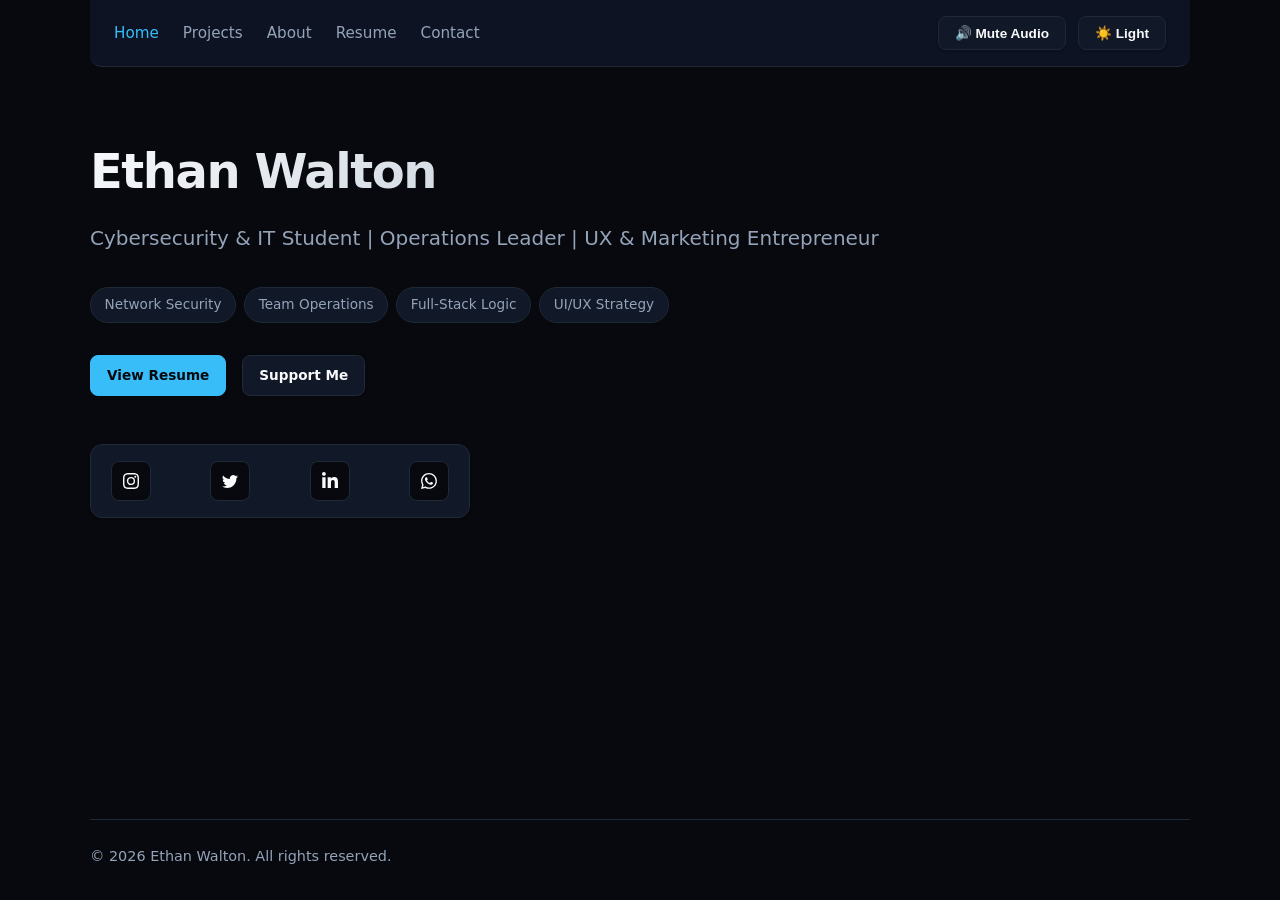
==== index.html @ 8d621a51 "Revise index.html for portfolio update Updated the title and added badges to the main section. Enhan" ====
<!DOCTYPE html>
<html lang="en" data-theme="dark">
<head>
  <meta charset="UTF-8">
  <meta name="viewport" content="width=device-width, initial-scale=1.0">
  <title>Ethan Walton - Portfolio</title>
  <link rel="stylesheet" href="style.css">
</head>
<body>
  <header>
    <nav>
      <ul>
        <li><a href="index.html" class="active">Home</a></li>
        <li><a href="projects.html">Projects</a></li>
        <li><a href="about.html">About</a></li>
        <li><a href="resume.html">Resume</a></li>
        <li><a href="contact.html">Contact</a></li>
      </ul>
    </nav>
    <div class="controls">
      <button id="audio-btn">🔊 Mute Audio</button>
      <button id="theme-btn">☀️ Light</button>
    </div>
  </header>

  <main>
    <h1>Ethan Walton</h1>
    <p class="subtitle">Cybersecurity & IT Student | Operations Leader | UX & Marketing Entrepreneur</p>
    
    <div class="badge-container">
      <span class="badge">Network Security</span>
      <span class="badge">Team Operations</span>
      <span class="badge">Full-Stack Logic</span>
      <span class="badge">UI/UX Strategy</span>
    </div>

    <div class="action-row">
      <a href="resume.html" class="btn btn-primary">View Resume</a>
      <a href="https://cash.app/$EthanWalton" target="_blank" class="btn">Support Me</a>
    </div>

    <!-- Socials Tray -->
    <div class="card-socials">
      <a href="#" class="socialContainer containerOne" aria-label="Instagram">
        <svg class="socialSvg" viewBox="0 0 16 16"><path d="M8 0C5.829 0 5.556.01 4.703.048 3.85.088 3.269.222 2.76.42a3.917 3.917 0 0 0-1.417.923A3.927 3.927 0 0 0 .42 2.76C.222 3.268.087 3.85.048 4.7.01 5.555 0 5.827 0 8.001c0 2.172.01 2.444.048 3.297.04.852.174 1.433.372 1.942.205.526.478.972.923 1.417.444.445.89.719 1.416.923.51.198 1.09.333 1.942.372C5.555 15.99 5.827 16 8 16s2.444-.01 3.298-.048c.851-.04 1.434-.174 1.943-.372a3.916 3.916 0 0 0 1.416-.923c.445-.445.718-.891.923-1.417.197-.509.332-1.09.372-1.942C15.99 10.445 16 10.173 16 8s-.01-2.445-.048-3.299c-.04-.851-.175-1.433-.372-1.941a3.926 3.926 0 0 0-.923-1.417A3.911 3.911 0 0 0 13.24.42c-.51-.198-1.092-.333-1.943-.372C10.443.01 10.172 0 7.998 0h.003zm-.717 1.442h.718c2.136 0 2.389.007 3.232.046.78.035 1.204.166 1.486.275.373.145.64.319.92.599.28.28.453.546.598.92.11.281.24.705.275 1.485.039.843.047 1.096.047 3.231s-.008 2.389-.047 3.232c-.035.78-.166 1.203-.275 1.485a2.47 2.47 0 0 1-.599.919c-.28.28-.546.453-.92.598-.28.11-.704.24-1.485.276-.843.038-1.096.047-3.232.047s-2.39-.009-3.233-.047c-.78-.036-1.203-.166-1.485-.276a2.478 2.478 0 0 1-.92-.598 2.48 2.48 0 0 1-.6-.92c-.109-.281-.24-.705-.275-1.485-.038-.843-.046-1.096-.046-3.233 0-2.136.008-2.388.046-3.231.036-.78.166-1.204.276-1.486.145-.373.319-.64.599-.92.28-.28.546-.453.92-.598.282-.11.705-.24 1.485-.276.738-.034 1.024-.044 2.515-.045v.002zm4.988 1.328a.96.96 0 1 0 0 1.92.96.96 0 0 0 0-1.92zm-4.27 1.122a4.109 4.109 0 1 0 0 8.217 4.109 4.109 0 0 0 0-8.217zm0 1.441a2.667 2.667 0 1 1 0 5.334 2.667 2.667 0 0 1 0-5.334z"></path></svg>
      </a>
      <a href="#" class="socialContainer containerTwo" aria-label="Twitter">
        <svg class="socialSvg" viewBox="0 0 16 16"><path d="M5.026 15c6.038 0 9.341-5.003 9.341-9.334 0-.14 0-.282-.006-.422A6.685 6.685 0 0 0 16 3.542a6.658 6.658 0 0 1-1.889.518 3.301 3.301 0 0 0 1.447-1.817 6.533 6.533 0 0 1-2.087.793A3.286 3.286 0 0 0 7.875 6.03a9.325 9.325 0 0 1-6.767-3.429 3.289 3.289 0 0 0 1.018 4.382A3.323 3.323 0 0 1 .64 6.575v.045a3.288 3.288 0 0 0 2.632 3.218 3.203 3.203 0 0 1-.865.115 3.23 3.23 0 0 1-.614-.057 3.283 3.283 0 0 0 3.067 2.277A6.588 6.588 0 0 1 .78 13.58a6.32 6.32 0 0 1-.78-.045A9.344 9.344 0 0 0 5.026 15z"></path></svg>
      </a>
      <a href="#" class="socialContainer containerThree" aria-label="LinkedIn">
        <svg class="socialSvg" viewBox="0 0 448 512"><path d="M100.28 448H7.4V148.9h92.88zM53.79 108.1C24.09 108.1 0 83.5 0 53.8a53.79 53.79 0 0 1 107.58 0c0 29.7-24.1 54.3-53.79 54.3zM447.9 448h-92.68V302.4c0-34.7-.7-79.2-48.29-79.2-48.29 0-55.69 37.7-55.69 76.7V448h-92.78V148.9h89.08v40.8h1.3c12.4-23.5 42.69-48.3 87.88-48.3 94 0 111.28 61.9 111.28 142.3V448z"></path></svg>
      </a>
      <a href="#" class="socialContainer containerFour" aria-label="WhatsApp">
        <svg class="socialSvg" viewBox="0 0 16 16"><path d="M13.601 2.326A7.854 7.854 0 0 0 7.994 0C3.627 0 .068 3.558.064 7.926c0 1.399.366 2.76 1.057 3.965L0 16l4.204-1.102a7.933 7.933 0 0 0 3.79.965h.004c4.368 0 7.926-3.558 7.93-7.93A7.898 7.898 0 0 0 13.6 2.326zM7.994 14.521a6.573 6.573 0 0 1-3.356-.92l-.24-.144-2.494.654.666-2.433-.156-.251a6.56 6.56 0 0 1-1.007-3.505c0-3.626 2.957-6.584 6.591-6.584a6.56 6.56 0 0 1 4.66 1.931 6.557 6.557 0 0 1 1.928 4.66c-.004 3.639-2.961 6.592-6.592 6.592zm3.615-4.934c-.197-.099-1.17-.578-1.353-.646-.182-.065-.315-.099-.445.099-.133.197-.513.646-.627.775-.114.133-.232.148-.43.05-.197-.1-.836-.308-1.592-.985-.59-.525-.985-1.175-1.103-1.372-.114-.198-.011-.304.088-.403.087-.088.197-.232.296-.346.1-.114.133-.198.198-.33.065-.134.034-.248-.015-.347-.05-.099-.445-1.076-.612-1.47-.16-.389-.323-.335-.445-.34-.114-.007-.247-.007-.38-.007a.729.729 0 0 0-.529.247c-.182.198-.691.677-.691 1.654 0 .977.71 1.916.81 2.049.098.133 1.394 2.132 3.383 2.992.47.205.84.326 1.129.418.475.152.904.129 1.246.08.38-.058 1.171-.48 1.338-.943.164-.464.164-.86.114-.943-.049-.084-.182-.133-.38-.232z"></path></svg>
      </a>
    </div>
  </main>

  <footer>
    <p>&copy; 2026 Ethan Walton. All rights reserved.</p>
    <audio id="ambient-audio" src="audio/ambient.mp3" loop></audio>
  </footer>

  <script src="script.js"></script>
</body>
</html>
---- style.css ----
:root {
  --bg-color: #f8fafc;
  --surface-color: #ffffff;
  --surface-glass: rgba(255, 255, 255, 0.85);
  --text-color: #0f172a;
  --text-muted: #64748b;
  --card-bg: #ffffff;
  --card-border: #e2e8f0;
  --accent: #2563eb;
  --accent-glow: rgba(37, 99, 235, 0.15);
  --btn-text: #ffffff;
  --font-main: system-ui, -apple-system, BlinkMacSystemFont, "Segoe UI", Roboto, sans-serif;
  --shadow-sm: 0 1px 3px rgba(0,0,0,0.05);
  --shadow-lg: 0 20px 25px -5px rgba(0, 0, 0, 0.05), 0 10px 10px -5px rgba(0, 0, 0, 0.04);
}

[data-theme="dark"] {
  --bg-color: #07090e;
  --surface-color: #0f172a;
  --surface-glass: rgba(15, 23, 42, 0.8);
  --text-color: #f8fafc;
  --text-muted: #94a3b8;
  --card-bg: #111827;
  --card-border: #1f2937;
  --accent: #38bdf8;
  --accent-glow: rgba(56, 189, 248, 0.15);
  --btn-text: #07090e;
  --shadow-sm: 0 1px 3px rgba(0,0,0,0.3);
  --shadow-lg: 0 20px 25px -5px rgba(0, 0, 0, 0.4);
}

* {
  box-sizing: border-box;
  margin: 0;
  padding: 0;
}

body {
  background-color: var(--bg-color);
  color: var(--text-color);
  font-family: var(--font-main);
  line-height: 1.7;
  min-height: 100vh;
  display: flex;
  flex-direction: column;
  transition: background-color 0.3s ease, color 0.3s ease;
  padding: 0 1.5rem;
}

/* --- Glassmorphic Sticky Header --- */
header {
  position: sticky;
  top: 0;
  z-index: 100;
  background-color: var(--surface-glass);
  backdrop-filter: blur(12px);
  -webkit-backdrop-filter: blur(12px);
  border-bottom: 1px solid var(--card-border);
  width: 100%;
  max-width: 1100px;
  margin: 0 auto;
  display: flex;
  justify-content: space-between;
  align-items: center;
  padding: 1rem 1.5rem;
  border-radius: 0 0 12px 12px;
}

nav ul {
  display: flex;
  list-style: none;
  gap: 1.5rem;
  align-items: center;
}

nav a {
  color: var(--text-muted);
  text-decoration: none;
  font-weight: 500;
  font-size: 0.95rem;
  transition: color 0.2s ease;
}

nav a:hover, nav a.active {
  color: var(--accent);
}

.controls {
  display: flex;
  gap: 0.75rem;
}

button, .btn {
  background-color: var(--card-bg);
  color: var(--text-color);
  border: 1px solid var(--card-border);
  padding: 0.5rem 1rem;
  font-weight: 600;
  font-size: 0.85rem;
  cursor: pointer;
  border-radius: 8px;
  text-decoration: none;
  display: inline-flex;
  align-items: center;
  gap: 0.5rem;
  transition: all 0.2s ease;
  box-shadow: var(--shadow-sm);
}

button:hover, .btn:hover {
  border-color: var(--accent);
  color: var(--accent);
  transform: translateY(-1px);
}

.btn-primary {
  background-color: var(--accent);
  color: var(--btn-text);
  border-color: var(--accent);
}

.btn-primary:hover {
  opacity: 0.9;
  color: var(--btn-text);
  box-shadow: 0 0 15px var(--accent-glow);
}

/* --- Main Layout --- */
main {
  max-width: 1100px;
  width: 100%;
  margin: 4rem auto;
  flex: 1;
}

h1 {
  font-size: 3rem;
  font-weight: 800;
  letter-spacing: -0.03em;
  margin-bottom: 0.5rem;
  background: linear-gradient(135deg, var(--text-color), var(--text-muted));
  -webkit-background-clip: text;
  -webkit-text-fill-color: transparent;
}

.subtitle {
  font-size: 1.25rem;
  color: var(--text-muted);
  margin-bottom: 2rem;
  font-weight: 400;
}

/* --- Skill Pills / Badges --- */
.badge-container {
  display: flex;
  gap: 0.5rem;
  flex-wrap: wrap;
  margin-bottom: 2rem;
}

.badge {
  background-color: var(--card-bg);
  border: 1px solid var(--card-border);
  color: var(--text-muted);
  padding: 0.35rem 0.85rem;
  border-radius: 50px;
  font-size: 0.85rem;
  font-weight: 500;
}

/* --- Action Row & Socials --- */
.action-row {
  display: flex;
  gap: 1rem;
  align-items: center;
  margin-bottom: 3rem;
  flex-wrap: wrap;
}

.card-socials {
  width: 100%;
  max-width: 380px;
  background-color: var(--card-bg);
  border: 1px solid var(--card-border);
  display: flex;
  align-items: center;
  justify-content: space-between;
  padding: 16px 20px;
  border-radius: 12px;
  box-shadow: var(--shadow-sm);
}

.socialContainer {
  width: 40px;
  height: 40px;
  background-color: var(--bg-color);
  border: 1px solid var(--card-border);
  display: flex;
  align-items: center;
  justify-content: center;
  border-radius: 8px;
  transition: all 0.2s ease;
}

.containerOne:hover { background-color: #d62976; border-color: #d62976; }
.containerTwo:hover { background-color: #0ea5e9; border-color: #0ea5e9; }
.containerThree:hover { background-color: #0a66c2; border-color: #0a66c2; }
.containerFour:hover { background-color: #25d366; border-color: #25d366; }

.socialContainer:hover .socialSvg path {
  fill: #ffffff;
}

.socialSvg {
  width: 16px;
}

.socialSvg path {
  fill: var(--text-color);
  transition: fill 0.2s ease;
}

/* --- Project Grid Cards --- */
.projects-grid {
  display: grid;
  grid-template-columns: repeat(auto-fit, minmax(320px, 1fr));
  gap: 2rem;
  margin-top: 2rem;
}

.flip-card {
  background-color: transparent;
  width: 100%;
  height: 320px;
  perspective: 1000px;
}

.flip-card-inner {
  position: relative;
  width: 100%;
  height: 100%;
  text-align: left;
  transition: transform 0.6s cubic-bezier(0.4, 0, 0.2, 1);
  transform-style: preserve-3d;
}

.flip-card:hover .flip-card-inner {
  transform: rotateY(180deg);
}

.flip-card-front, .flip-card-back {
  position: absolute;
  display: flex;
  flex-direction: column;
  justify-content: space-between;
  padding: 2.5rem;
  width: 100%;
  height: 100%;
  backface-visibility: hidden;
  border: 1px solid var(--card-border);
  border-radius: 16px;
  background-color: var(--card-bg);
  box-shadow: var(--shadow-sm);
}

.flip-card-back {
  transform: rotateY(180deg);
  background: linear-gradient(145deg, var(--card-bg), var(--surface-color));
}

.card-title {
  font-size: 1.5rem;
  font-weight: 700;
  margin-bottom: 0.75rem;
  color: var(--text-color);
}

.card-desc {
  color: var(--text-muted);
  font-size: 0.95rem;
}

/* --- About Page Layout --- */
.about-container {
  display: flex;
  gap: 4rem;
  align-items: center;
  margin-top: 2.5rem;
  flex-wrap: wrap;
}

.about-image-wrapper {
  flex-shrink: 0;
  width: 280px;
  height: 280px;
  border: 2px solid var(--card-border);
  border-radius: 20px;
  overflow: hidden;
  box-shadow: var(--shadow-lg);
  background-color: var(--card-bg);
}

.profile-img {
  width: 100%;
  height: 100%;
  object-fit: cover;
  display: block;
}

.about-text {
  flex: 1;
  min-width: 320px;
  font-size: 1.15rem;
  color: var(--text-muted);
  line-height: 1.8;
}

/* --- Footer --- */
footer {
  max-width: 1100px;
  width: 100%;
  margin: 0 auto 2rem auto;
  border-top: 1px solid var(--card-border);
  padding-top: 1.5rem;
  font-size: 0.9rem;
  color: var(--text-muted);
  display: flex;
  justify-content: space-between;
  align-items: center;
}
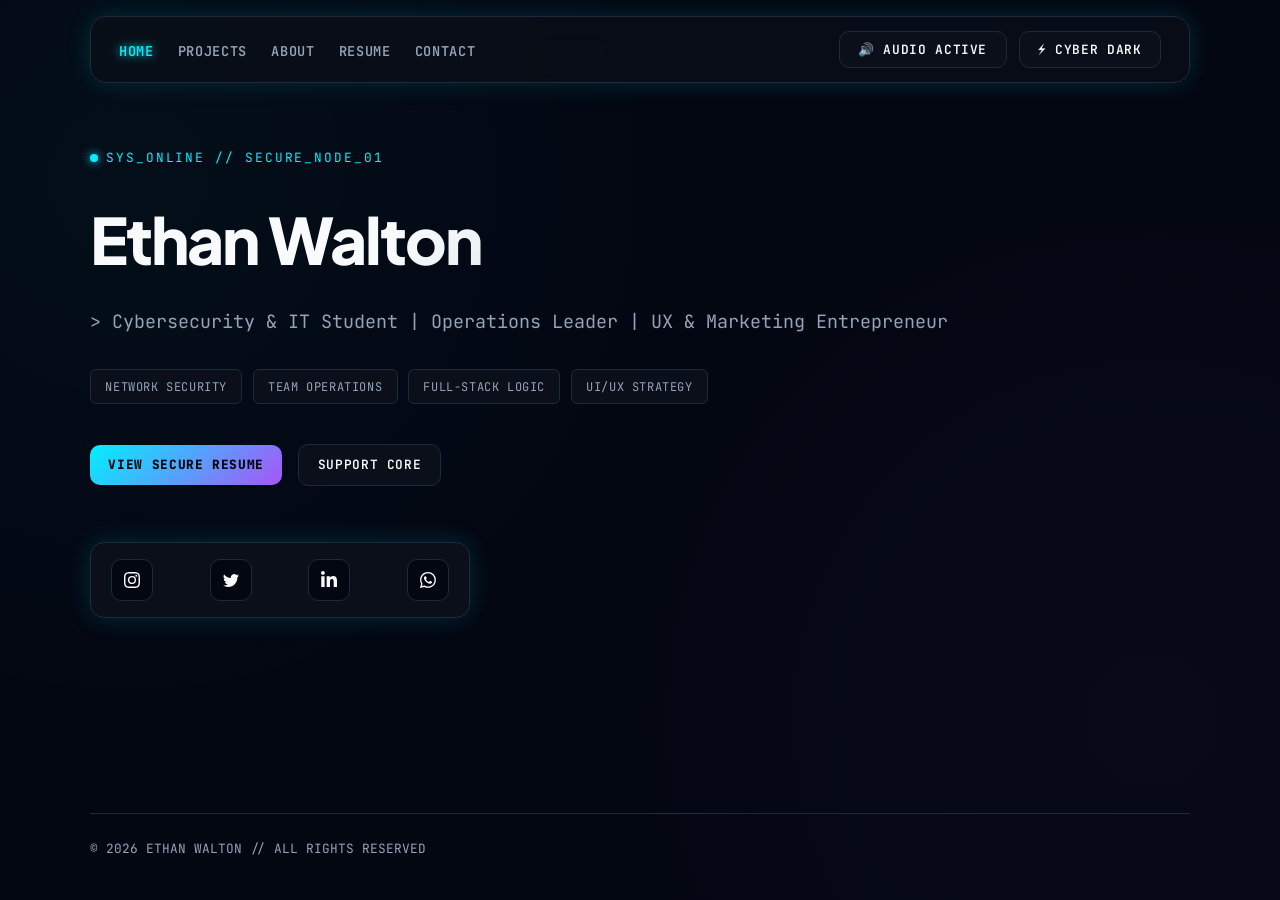
==== commit 73b5c0a5: "Revise index.html for updated portfolio theme Updated the title, buttons, and footer text for a more" ====
--- a/index.html
+++ b/index.html
@@ -3,7 +3,7 @@
 <head>
   <meta charset="UTF-8">
   <meta name="viewport" content="width=device-width, initial-scale=1.0">
-  <title>Ethan Walton - Portfolio</title>
+  <title>Ethan Walton // Terminal Portfolio</title>
   <link rel="stylesheet" href="style.css">
 </head>
 <body>
@@ -18,14 +18,15 @@
       </ul>
     </nav>
     <div class="controls">
-      <button id="audio-btn">🔊 Mute Audio</button>
-      <button id="theme-btn">☀️ Light</button>
+      <button id="audio-btn">🔊 Audio Active</button>
+      <button id="theme-btn">⚡ Cyber Dark</button>
     </div>
   </header>
 
   <main>
+    <div class="system-status">SYS_ONLINE // SECURE_NODE_01</div>
     <h1>Ethan Walton</h1>
-    <p class="subtitle">Cybersecurity & IT Student | Operations Leader | UX & Marketing Entrepreneur</p>
+    <p class="subtitle">&gt; Cybersecurity & IT Student | Operations Leader | UX & Marketing Entrepreneur</p>
     
     <div class="badge-container">
       <span class="badge">Network Security</span>
@@ -35,8 +36,8 @@
     </div>
 
     <div class="action-row">
-      <a href="resume.html" class="btn btn-primary">View Resume</a>
-      <a href="https://cash.app/$EthanWalton" target="_blank" class="btn">Support Me</a>
+      <a href="resume.html" class="btn btn-primary">View Secure Resume</a>
+      <a href="https://cash.app/$EthanWalton" target="_blank" class="btn">Support Core</a>
     </div>
 
     <!-- Socials Tray -->
@@ -57,7 +58,7 @@
   </main>
 
   <footer>
-    <p>&copy; 2026 Ethan Walton. All rights reserved.</p>
+    <p>&copy; 2026 ETHAN WALTON // ALL RIGHTS RESERVED</p>
     <audio id="ambient-audio" src="audio/ambient.mp3" loop></audio>
   </footer>
 
--- a/style.css
+++ b/style.css
@@ -1,32 +1,31 @@
+@import url('https://fonts.googleapis.com/css2?family=JetBrains+Mono:wght@400;600;800&family=Plus+Jakarta+Sans:wght@400;600;800&display=swap');
+
 :root {
-  --bg-color: #f8fafc;
-  --surface-color: #ffffff;
+  --bg: #030712;
+  --surface: #0b0f19;
+  --surface-glass: rgba(11, 15, 25, 0.75);
+  --border: #1e293b;
+  --border-glow: rgba(0, 240, 255, 0.4);
+  --text: #f8fafc;
+  --text-muted: #94a3b8;
+  --neon-cyan: #00f0ff;
+  --neon-violet: #a855f7;
+  --font-sans: 'Plus Jakarta Sans', sans-serif;
+  --font-mono: 'JetBrains Mono', monospace;
+  --shadow-neon: 0 0 25px rgba(0, 240, 255, 0.15);
+}
+
+[data-theme="light"] {
+  --bg: #f1f5f9;
+  --surface: #ffffff;
   --surface-glass: rgba(255, 255, 255, 0.85);
-  --text-color: #0f172a;
+  --border: #cbd5e1;
+  --border-glow: rgba(37, 99, 235, 0.4);
+  --text: #0f172a;
   --text-muted: #64748b;
-  --card-bg: #ffffff;
-  --card-border: #e2e8f0;
-  --accent: #2563eb;
-  --accent-glow: rgba(37, 99, 235, 0.15);
-  --btn-text: #ffffff;
-  --font-main: system-ui, -apple-system, BlinkMacSystemFont, "Segoe UI", Roboto, sans-serif;
-  --shadow-sm: 0 1px 3px rgba(0,0,0,0.05);
-  --shadow-lg: 0 20px 25px -5px rgba(0, 0, 0, 0.05), 0 10px 10px -5px rgba(0, 0, 0, 0.04);
-}
-
-[data-theme="dark"] {
-  --bg-color: #07090e;
-  --surface-color: #0f172a;
-  --surface-glass: rgba(15, 23, 42, 0.8);
-  --text-color: #f8fafc;
-  --text-muted: #94a3b8;
-  --card-bg: #111827;
-  --card-border: #1f2937;
-  --accent: #38bdf8;
-  --accent-glow: rgba(56, 189, 248, 0.15);
-  --btn-text: #07090e;
-  --shadow-sm: 0 1px 3px rgba(0,0,0,0.3);
-  --shadow-lg: 0 20px 25px -5px rgba(0, 0, 0, 0.4);
+  --neon-cyan: #2563eb;
+  --neon-violet: #7c3aed;
+  --shadow-neon: 0 0 25px rgba(37, 99, 235, 0.15);
 }
 
 * {
@@ -36,34 +35,38 @@
 }
 
 body {
-  background-color: var(--bg-color);
-  color: var(--text-color);
-  font-family: var(--font-main);
+  background-color: var(--bg);
+  color: var(--text);
+  font-family: var(--font-sans);
   line-height: 1.7;
   min-height: 100vh;
   display: flex;
   flex-direction: column;
-  transition: background-color 0.3s ease, color 0.3s ease;
   padding: 0 1.5rem;
-}
-
-/* --- Glassmorphic Sticky Header --- */
+  overflow-x: hidden;
+  background-image: 
+    radial-gradient(circle at 10% 20%, rgba(0, 240, 255, 0.03) 0%, transparent 40%),
+    radial-gradient(circle at 90% 80%, rgba(168, 85, 247, 0.03) 0%, transparent 40%);
+}
+
+/* --- Cyber Navigation Bar --- */
 header {
   position: sticky;
-  top: 0;
+  top: 1rem;
   z-index: 100;
   background-color: var(--surface-glass);
-  backdrop-filter: blur(12px);
-  -webkit-backdrop-filter: blur(12px);
-  border-bottom: 1px solid var(--card-border);
+  backdrop-filter: blur(16px);
+  -webkit-backdrop-filter: blur(16px);
+  border: 1px solid var(--border);
   width: 100%;
   max-width: 1100px;
-  margin: 0 auto;
+  margin: 1rem auto 0 auto;
   display: flex;
   justify-content: space-between;
   align-items: center;
-  padding: 1rem 1.5rem;
-  border-radius: 0 0 12px 12px;
+  padding: 0.9rem 1.75rem;
+  border-radius: 16px;
+  box-shadow: var(--shadow-neon);
 }
 
 nav ul {
@@ -76,13 +79,17 @@
 nav a {
   color: var(--text-muted);
   text-decoration: none;
-  font-weight: 500;
-  font-size: 0.95rem;
+  font-family: var(--font-mono);
+  font-size: 0.85rem;
+  font-weight: 600;
+  text-transform: uppercase;
+  letter-spacing: 0.05em;
   transition: color 0.2s ease;
 }
 
 nav a:hover, nav a.active {
-  color: var(--accent);
+  color: var(--neon-cyan);
+  text-shadow: 0 0 10px var(--neon-cyan);
 }
 
 .controls {
@@ -91,41 +98,45 @@
 }
 
 button, .btn {
-  background-color: var(--card-bg);
-  color: var(--text-color);
-  border: 1px solid var(--card-border);
-  padding: 0.5rem 1rem;
+  background-color: var(--surface);
+  color: var(--text);
+  border: 1px solid var(--border);
+  padding: 0.55rem 1.15rem;
+  font-family: var(--font-mono);
   font-weight: 600;
-  font-size: 0.85rem;
+  font-size: 0.8rem;
   cursor: pointer;
-  border-radius: 8px;
+  border-radius: 10px;
   text-decoration: none;
   display: inline-flex;
   align-items: center;
   gap: 0.5rem;
-  transition: all 0.2s ease;
-  box-shadow: var(--shadow-sm);
+  text-transform: uppercase;
+  letter-spacing: 0.05em;
+  transition: all 0.25s cubic-bezier(0.4, 0, 0.2, 1);
 }
 
 button:hover, .btn:hover {
-  border-color: var(--accent);
-  color: var(--accent);
-  transform: translateY(-1px);
+  border-color: var(--neon-cyan);
+  color: var(--neon-cyan);
+  box-shadow: 0 0 15px rgba(0, 240, 255, 0.25);
+  transform: translateY(-2px);
 }
 
 .btn-primary {
-  background-color: var(--accent);
-  color: var(--btn-text);
-  border-color: var(--accent);
+  background: linear-gradient(135deg, var(--neon-cyan), var(--neon-violet));
+  color: #030712;
+  border: none;
+  font-weight: 800;
 }
 
 .btn-primary:hover {
-  opacity: 0.9;
-  color: var(--btn-text);
-  box-shadow: 0 0 15px var(--accent-glow);
-}
-
-/* --- Main Layout --- */
+  opacity: 0.95;
+  color: #030712;
+  box-shadow: 0 0 25px var(--neon-cyan);
+}
+
+/* --- Main Structure --- */
 main {
   max-width: 1100px;
   width: 100%;
@@ -133,72 +144,102 @@
   flex: 1;
 }
 
+.system-status {
+  font-family: var(--font-mono);
+  font-size: 0.8rem;
+  color: var(--neon-cyan);
+  text-transform: uppercase;
+  letter-spacing: 0.15em;
+  margin-bottom: 1rem;
+  display: flex;
+  align-items: center;
+  gap: 0.5rem;
+}
+
+.system-status::before {
+  content: '';
+  width: 8px;
+  height: 8px;
+  background-color: var(--neon-cyan);
+  border-radius: 50%;
+  box-shadow: 0 0 10px var(--neon-cyan);
+  animation: pulse 2s infinite;
+}
+
+@keyframes pulse {
+  0% { opacity: 1; }
+  50% { opacity: 0.3; }
+  100% { opacity: 1; }
+}
+
 h1 {
-  font-size: 3rem;
+  font-size: clamp(2.5rem, 5vw, 4rem);
   font-weight: 800;
   letter-spacing: -0.03em;
-  margin-bottom: 0.5rem;
-  background: linear-gradient(135deg, var(--text-color), var(--text-muted));
+  margin-bottom: 0.75rem;
+  background: linear-gradient(135deg, var(--text) 30%, var(--text-muted));
   -webkit-background-clip: text;
   -webkit-text-fill-color: transparent;
 }
 
 .subtitle {
-  font-size: 1.25rem;
+  font-size: 1.15rem;
   color: var(--text-muted);
   margin-bottom: 2rem;
-  font-weight: 400;
-}
-
-/* --- Skill Pills / Badges --- */
+  font-family: var(--font-mono);
+}
+
+/* --- Badges --- */
 .badge-container {
   display: flex;
-  gap: 0.5rem;
+  gap: 0.65rem;
   flex-wrap: wrap;
-  margin-bottom: 2rem;
+  margin-bottom: 2.5rem;
 }
 
 .badge {
-  background-color: var(--card-bg);
-  border: 1px solid var(--card-border);
-  color: var(--text-muted);
-  padding: 0.35rem 0.85rem;
-  border-radius: 50px;
-  font-size: 0.85rem;
-  font-weight: 500;
-}
-
-/* --- Action Row & Socials --- */
+  background-color: var(--surface);
+  border: 1px solid var(--border);
+  color: var(--text-muted);
+  padding: 0.4rem 0.9rem;
+  border-radius: 6px;
+  font-family: var(--font-mono);
+  font-size: 0.75rem;
+  text-transform: uppercase;
+  letter-spacing: 0.05em;
+}
+
 .action-row {
   display: flex;
   gap: 1rem;
   align-items: center;
-  margin-bottom: 3rem;
+  margin-bottom: 3.5rem;
   flex-wrap: wrap;
 }
 
+/* --- Holographic Social Tray --- */
 .card-socials {
   width: 100%;
   max-width: 380px;
-  background-color: var(--card-bg);
-  border: 1px solid var(--card-border);
+  background-color: var(--surface);
+  border: 1px solid var(--border);
   display: flex;
   align-items: center;
   justify-content: space-between;
   padding: 16px 20px;
-  border-radius: 12px;
-  box-shadow: var(--shadow-sm);
+  border-radius: 14px;
+  box-shadow: var(--shadow-neon);
 }
 
 .socialContainer {
-  width: 40px;
-  height: 40px;
-  background-color: var(--bg-color);
-  border: 1px solid var(--card-border);
+  width: 42px;
+  height: 42px;
+  background-color: var(--bg);
+  border: 1px solid var(--border);
   display: flex;
   align-items: center;
   justify-content: center;
-  border-radius: 8px;
+  border-radius: 10px;
   transition: all 0.2s ease;
 }
 
@@ -216,7 +257,7 @@
 }
 
 .socialSvg path {
-  fill: var(--text-color);
+  fill: var(--text);
   transition: fill 0.2s ease;
 }
 
@@ -231,7 +272,7 @@
 .flip-card {
   background-color: transparent;
   width: 100%;
-  height: 320px;
+  height: 340px;
   perspective: 1000px;
 }
 
@@ -257,22 +298,23 @@
   width: 100%;
   height: 100%;
   backface-visibility: hidden;
-  border: 1px solid var(--card-border);
-  border-radius: 16px;
-  background-color: var(--card-bg);
-  box-shadow: var(--shadow-sm);
+  border: 1px solid var(--border);
+  border-radius: 20px;
+  background-color: var(--surface);
+  box-shadow: var(--shadow-neon);
 }
 
 .flip-card-back {
   transform: rotateY(180deg);
-  background: linear-gradient(145deg, var(--card-bg), var(--surface-color));
+  background: linear-gradient(145deg, var(--surface), var(--bg));
+  border-color: var(--neon-cyan);
 }
 
 .card-title {
   font-size: 1.5rem;
-  font-weight: 700;
+  font-weight: 800;
   margin-bottom: 0.75rem;
-  color: var(--text-color);
+  color: var(--text);
 }
 
 .card-desc {
@@ -293,11 +335,11 @@
   flex-shrink: 0;
   width: 280px;
   height: 280px;
-  border: 2px solid var(--card-border);
-  border-radius: 20px;
+  border: 2px solid var(--neon-cyan);
+  border-radius: 24px;
   overflow: hidden;
-  box-shadow: var(--shadow-lg);
-  background-color: var(--card-bg);
+  box-shadow: 0 0 30px rgba(0, 240, 255, 0.2);
+  background-color: var(--surface);
 }
 
 .profile-img {
@@ -313,16 +355,57 @@
   font-size: 1.15rem;
   color: var(--text-muted);
   line-height: 1.8;
+  background: var(--surface);
+  border: 1px solid var(--border);
+  padding: 2.5rem;
+  border-radius: 20px;
+}
+
+/* --- Contact Grid --- */
+.contact-grid {
+  display: grid;
+  grid-template-columns: repeat(auto-fit, minmax(280px, 1fr));
+  gap: 1.5rem;
+  margin-top: 2rem;
+}
+
+.contact-card {
+  background: var(--surface);
+  border: 1px solid var(--border);
+  padding: 2rem;
+  border-radius: 16px;
+  text-decoration: none;
+  color: var(--text);
+  transition: all 0.25s ease;
+}
+
+.contact-card:hover {
+  border-color: var(--neon-cyan);
+  box-shadow: var(--shadow-neon);
+  transform: translateY(-3px);
+}
+
+.contact-card h3 {
+  font-family: var(--font-mono);
+  font-size: 1.1rem;
+  margin-bottom: 0.5rem;
+  color: var(--neon-cyan);
+}
+
+.contact-card p {
+  color: var(--text-muted);
+  font-size: 0.95rem;
 }
 
 /* --- Footer --- */
 footer {
   max-width: 1100px;
   width: 100%;
-  margin: 0 auto 2rem auto;
-  border-top: 1px solid var(--card-border);
+  margin: 0 auto 2.5rem auto;
+  border-top: 1px solid var(--border);
   padding-top: 1.5rem;
-  font-size: 0.9rem;
+  font-family: var(--font-mono);
+  font-size: 0.8rem;
   color: var(--text-muted);
   display: flex;
   justify-content: space-between;
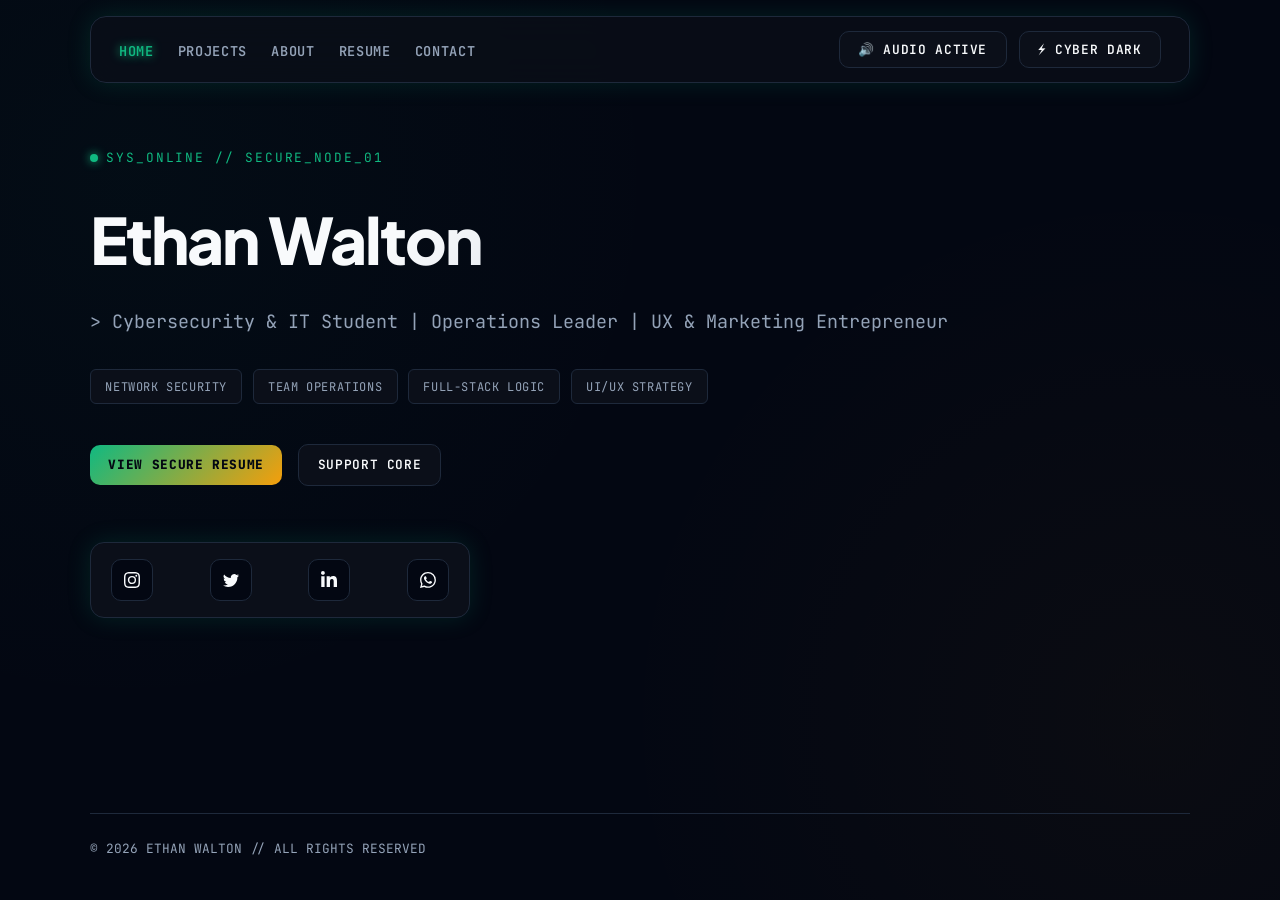
==== commit 95d6cb62: "Updated information" ====
--- a/index.html
+++ b/index.html
@@ -37,21 +37,21 @@
 
     <div class="action-row">
       <a href="resume.html" class="btn btn-primary">View Secure Resume</a>
-      <a href="https://cash.app/$EthanWalton" target="_blank" class="btn">Support Core</a>
+      <a href="https://cash.app/$JedidiahBlitz" target="_blank" class="btn">Support Core</a>
     </div>
 
     <!-- Socials Tray -->
     <div class="card-socials">
-      <a href="#" class="socialContainer containerOne" aria-label="Instagram">
+      <a href="https://www.instagram.com/ethan.walton0418/" class="socialContainer containerOne" aria-label="Instagram">
         <svg class="socialSvg" viewBox="0 0 16 16"><path d="M8 0C5.829 0 5.556.01 4.703.048 3.85.088 3.269.222 2.76.42a3.917 3.917 0 0 0-1.417.923A3.927 3.927 0 0 0 .42 2.76C.222 3.268.087 3.85.048 4.7.01 5.555 0 5.827 0 8.001c0 2.172.01 2.444.048 3.297.04.852.174 1.433.372 1.942.205.526.478.972.923 1.417.444.445.89.719 1.416.923.51.198 1.09.333 1.942.372C5.555 15.99 5.827 16 8 16s2.444-.01 3.298-.048c.851-.04 1.434-.174 1.943-.372a3.916 3.916 0 0 0 1.416-.923c.445-.445.718-.891.923-1.417.197-.509.332-1.09.372-1.942C15.99 10.445 16 10.173 16 8s-.01-2.445-.048-3.299c-.04-.851-.175-1.433-.372-1.941a3.926 3.926 0 0 0-.923-1.417A3.911 3.911 0 0 0 13.24.42c-.51-.198-1.092-.333-1.943-.372C10.443.01 10.172 0 7.998 0h.003zm-.717 1.442h.718c2.136 0 2.389.007 3.232.046.78.035 1.204.166 1.486.275.373.145.64.319.92.599.28.28.453.546.598.92.11.281.24.705.275 1.485.039.843.047 1.096.047 3.231s-.008 2.389-.047 3.232c-.035.78-.166 1.203-.275 1.485a2.47 2.47 0 0 1-.599.919c-.28.28-.546.453-.92.598-.28.11-.704.24-1.485.276-.843.038-1.096.047-3.232.047s-2.39-.009-3.233-.047c-.78-.036-1.203-.166-1.485-.276a2.478 2.478 0 0 1-.92-.598 2.48 2.48 0 0 1-.6-.92c-.109-.281-.24-.705-.275-1.485-.038-.843-.046-1.096-.046-3.233 0-2.136.008-2.388.046-3.231.036-.78.166-1.204.276-1.486.145-.373.319-.64.599-.92.28-.28.546-.453.92-.598.282-.11.705-.24 1.485-.276.738-.034 1.024-.044 2.515-.045v.002zm4.988 1.328a.96.96 0 1 0 0 1.92.96.96 0 0 0 0-1.92zm-4.27 1.122a4.109 4.109 0 1 0 0 8.217 4.109 4.109 0 0 0 0-8.217zm0 1.441a2.667 2.667 0 1 1 0 5.334 2.667 2.667 0 0 1 0-5.334z"></path></svg>
       </a>
-      <a href="#" class="socialContainer containerTwo" aria-label="Twitter">
+      <a href="https://x.com/EthanWalton0418" class="socialContainer containerTwo" aria-label="Twitter">
         <svg class="socialSvg" viewBox="0 0 16 16"><path d="M5.026 15c6.038 0 9.341-5.003 9.341-9.334 0-.14 0-.282-.006-.422A6.685 6.685 0 0 0 16 3.542a6.658 6.658 0 0 1-1.889.518 3.301 3.301 0 0 0 1.447-1.817 6.533 6.533 0 0 1-2.087.793A3.286 3.286 0 0 0 7.875 6.03a9.325 9.325 0 0 1-6.767-3.429 3.289 3.289 0 0 0 1.018 4.382A3.323 3.323 0 0 1 .64 6.575v.045a3.288 3.288 0 0 0 2.632 3.218 3.203 3.203 0 0 1-.865.115 3.23 3.23 0 0 1-.614-.057 3.283 3.283 0 0 0 3.067 2.277A6.588 6.588 0 0 1 .78 13.58a6.32 6.32 0 0 1-.78-.045A9.344 9.344 0 0 0 5.026 15z"></path></svg>
       </a>
-      <a href="#" class="socialContainer containerThree" aria-label="LinkedIn">
+      <a href="https://www.linkedin.com/in/ethan-walton-15100a371/" class="socialContainer containerThree" aria-label="LinkedIn">
         <svg class="socialSvg" viewBox="0 0 448 512"><path d="M100.28 448H7.4V148.9h92.88zM53.79 108.1C24.09 108.1 0 83.5 0 53.8a53.79 53.79 0 0 1 107.58 0c0 29.7-24.1 54.3-53.79 54.3zM447.9 448h-92.68V302.4c0-34.7-.7-79.2-48.29-79.2-48.29 0-55.69 37.7-55.69 76.7V448h-92.78V148.9h89.08v40.8h1.3c12.4-23.5 42.69-48.3 87.88-48.3 94 0 111.28 61.9 111.28 142.3V448z"></path></svg>
       </a>
-      <a href="#" class="socialContainer containerFour" aria-label="WhatsApp">
+      <a href="https://wa.me/18653857763" class="socialContainer containerFour" aria-label="WhatsApp">
         <svg class="socialSvg" viewBox="0 0 16 16"><path d="M13.601 2.326A7.854 7.854 0 0 0 7.994 0C3.627 0 .068 3.558.064 7.926c0 1.399.366 2.76 1.057 3.965L0 16l4.204-1.102a7.933 7.933 0 0 0 3.79.965h.004c4.368 0 7.926-3.558 7.93-7.93A7.898 7.898 0 0 0 13.6 2.326zM7.994 14.521a6.573 6.573 0 0 1-3.356-.92l-.24-.144-2.494.654.666-2.433-.156-.251a6.56 6.56 0 0 1-1.007-3.505c0-3.626 2.957-6.584 6.591-6.584a6.56 6.56 0 0 1 4.66 1.931 6.557 6.557 0 0 1 1.928 4.66c-.004 3.639-2.961 6.592-6.592 6.592zm3.615-4.934c-.197-.099-1.17-.578-1.353-.646-.182-.065-.315-.099-.445.099-.133.197-.513.646-.627.775-.114.133-.232.148-.43.05-.197-.1-.836-.308-1.592-.985-.59-.525-.985-1.175-1.103-1.372-.114-.198-.011-.304.088-.403.087-.088.197-.232.296-.346.1-.114.133-.198.198-.33.065-.134.034-.248-.015-.347-.05-.099-.445-1.076-.612-1.47-.16-.389-.323-.335-.445-.34-.114-.007-.247-.007-.38-.007a.729.729 0 0 0-.529.247c-.182.198-.691.677-.691 1.654 0 .977.71 1.916.81 2.049.098.133 1.394 2.132 3.383 2.992.47.205.84.326 1.129.418.475.152.904.129 1.246.08.38-.058 1.171-.48 1.338-.943.164-.464.164-.86.114-.943-.049-.084-.182-.133-.38-.232z"></path></svg>
       </a>
     </div>
--- a/style.css
+++ b/style.css
@@ -5,14 +5,14 @@
   --surface: #0b0f19;
   --surface-glass: rgba(11, 15, 25, 0.75);
   --border: #1e293b;
-  --border-glow: rgba(0, 240, 255, 0.4);
+  --border-glow: rgba(16, 185, 129, 0.4);
   --text: #f8fafc;
   --text-muted: #94a3b8;
-  --neon-cyan: #00f0ff;
-  --neon-violet: #a855f7;
+  --neon-cyan: #10b981; /* Shifted to Emerald Green */
+  --neon-violet: #f59e0b; /* Shifted to Golden Amber */
   --font-sans: 'Plus Jakarta Sans', sans-serif;
   --font-mono: 'JetBrains Mono', monospace;
-  --shadow-neon: 0 0 25px rgba(0, 240, 255, 0.15);
+  --shadow-neon: 0 0 25px rgba(16, 185, 129, 0.15);
 }
 
 [data-theme="light"] {
@@ -20,12 +20,12 @@
   --surface: #ffffff;
   --surface-glass: rgba(255, 255, 255, 0.85);
   --border: #cbd5e1;
-  --border-glow: rgba(37, 99, 235, 0.4);
+  --border-glow: rgba(5, 150, 105, 0.4);
   --text: #0f172a;
   --text-muted: #64748b;
-  --neon-cyan: #2563eb;
-  --neon-violet: #7c3aed;
-  --shadow-neon: 0 0 25px rgba(37, 99, 235, 0.15);
+  --neon-cyan: #059669;
+  --neon-violet: #d97706;
+  --shadow-neon: 0 0 25px rgba(5, 150, 105, 0.15);
 }
 
 * {
@@ -45,8 +45,8 @@
   padding: 0 1.5rem;
   overflow-x: hidden;
   background-image: 
-    radial-gradient(circle at 10% 20%, rgba(0, 240, 255, 0.03) 0%, transparent 40%),
-    radial-gradient(circle at 90% 80%, rgba(168, 85, 247, 0.03) 0%, transparent 40%);
+    radial-gradient(circle at 10% 20%, rgba(16, 185, 129, 0.03) 0%, transparent 40%),
+    radial-gradient(circle at 90% 80%, rgba(245, 158, 11, 0.03) 0%, transparent 40%);
 }
 
 /* --- Cyber Navigation Bar --- */
@@ -119,7 +119,7 @@
 button:hover, .btn:hover {
   border-color: var(--neon-cyan);
   color: var(--neon-cyan);
-  box-shadow: 0 0 15px rgba(0, 240, 255, 0.25);
+  box-shadow: 0 0 15px rgba(16, 185, 129, 0.25);
   transform: translateY(-2px);
 }
 
@@ -338,7 +338,7 @@
   border: 2px solid var(--neon-cyan);
   border-radius: 24px;
   overflow: hidden;
-  box-shadow: 0 0 30px rgba(0, 240, 255, 0.2);
+  box-shadow: 0 0 30px rgba(16, 185, 129, 0.2);
   background-color: var(--surface);
 }
 
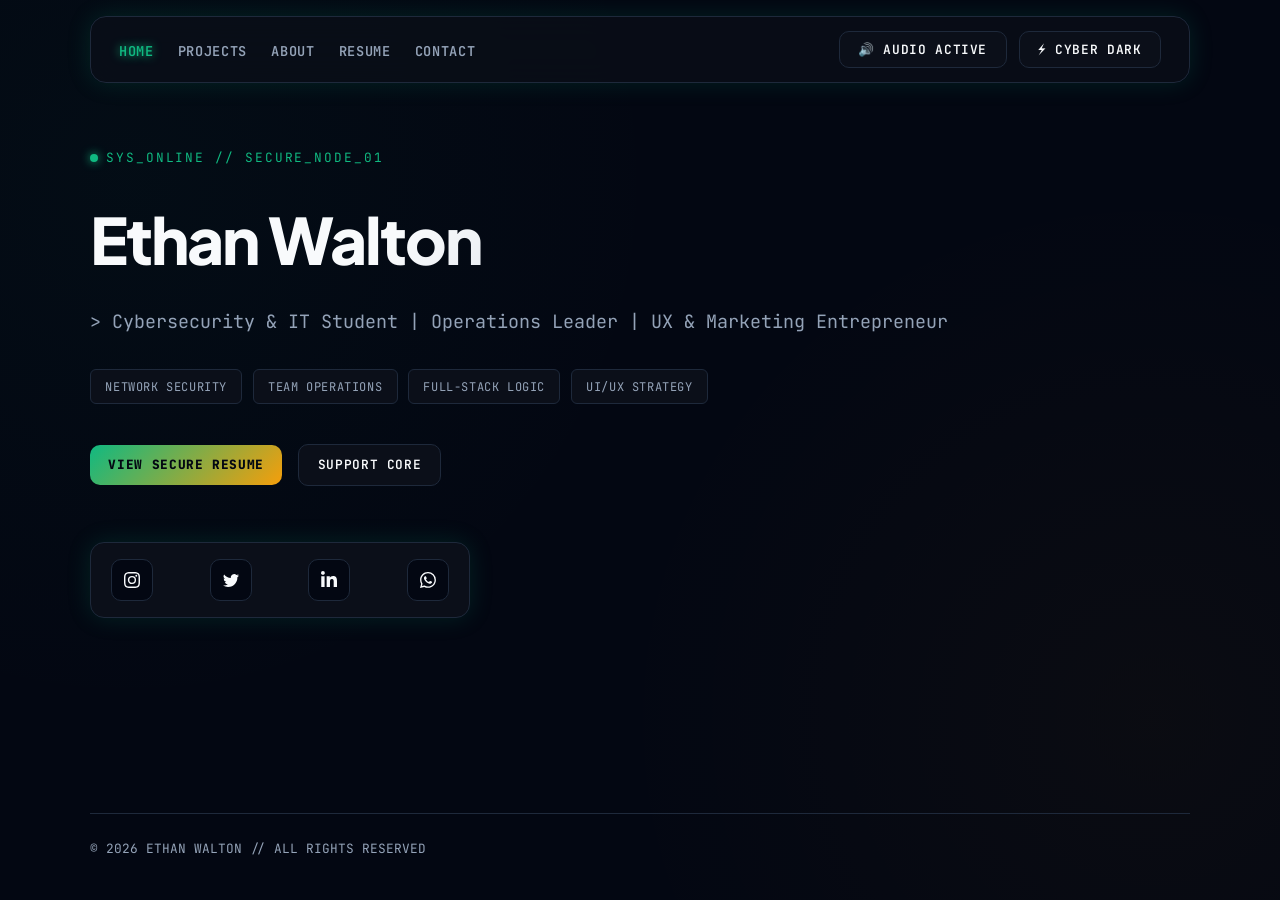
==== commit 51633a08: "Added autoplay and muted attributes to ambient audio in all HTML files." ====
--- a/index.html
+++ b/index.html
@@ -59,7 +59,7 @@
 
   <footer>
     <p>&copy; 2026 ETHAN WALTON // ALL RIGHTS RESERVED</p>
-    <audio id="ambient-audio" src="audio/ambient.mp3" loop></audio>
+    <audio id="ambient-audio" src="audio/ambient.mp3" loop autoplay muted></audio>
   </footer>
 
   <script src="script.js"></script>
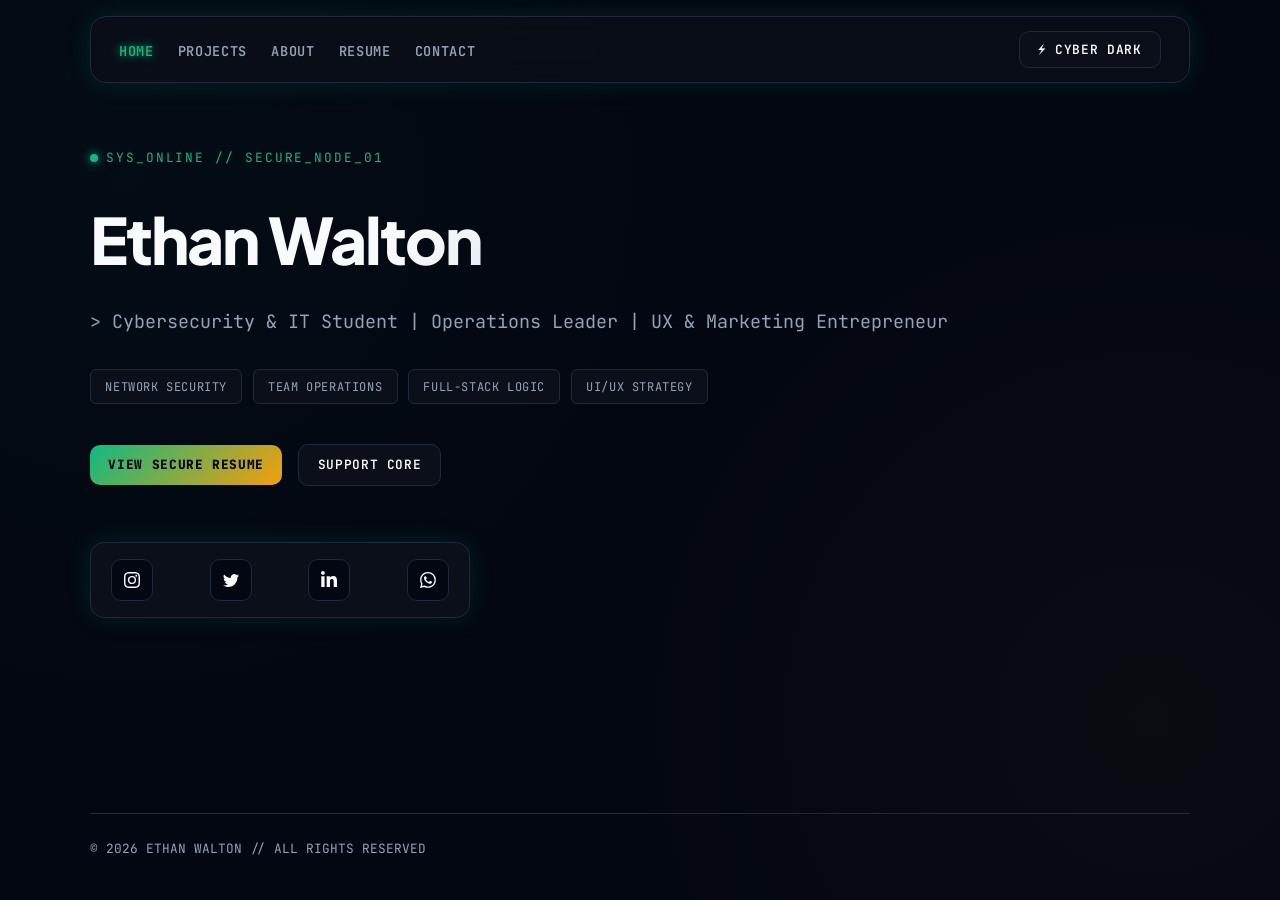
==== commit ae94eecd: "Removed audio from website" ====
--- a/index.html
+++ b/index.html
@@ -18,7 +18,6 @@
       </ul>
     </nav>
     <div class="controls">
-      <button id="audio-btn">🔊 Audio Active</button>
       <button id="theme-btn">⚡ Cyber Dark</button>
     </div>
   </header>
@@ -59,7 +58,6 @@
 
   <footer>
     <p>&copy; 2026 ETHAN WALTON // ALL RIGHTS RESERVED</p>
-    <audio id="ambient-audio" src="audio/ambient.mp3" loop autoplay muted></audio>
   </footer>
 
   <script src="script.js"></script>
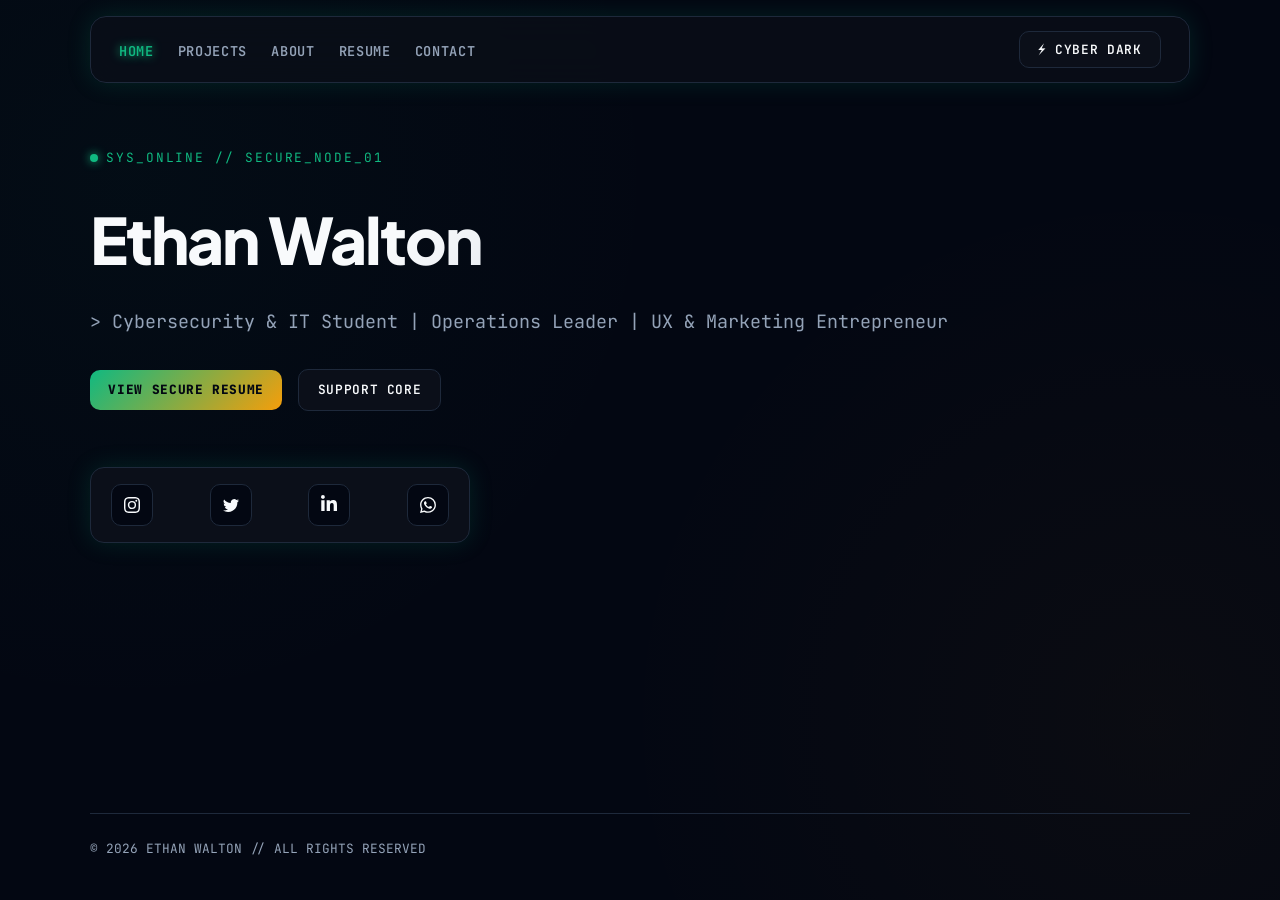
==== commit ab951bc3: "yeah" ====
--- a/index.html
+++ b/index.html
@@ -26,13 +26,6 @@
     <div class="system-status">SYS_ONLINE // SECURE_NODE_01</div>
     <h1>Ethan Walton</h1>
     <p class="subtitle">&gt; Cybersecurity & IT Student | Operations Leader | UX & Marketing Entrepreneur</p>
-    
-    <div class="badge-container">
-      <span class="badge">Network Security</span>
-      <span class="badge">Team Operations</span>
-      <span class="badge">Full-Stack Logic</span>
-      <span class="badge">UI/UX Strategy</span>
-    </div>
 
     <div class="action-row">
       <a href="resume.html" class="btn btn-primary">View Secure Resume</a>
--- a/style.css
+++ b/style.css
@@ -28,11 +28,7 @@
   --shadow-neon: 0 0 25px rgba(5, 150, 105, 0.15);
 }
 
-* {
-  box-sizing: border-box;
-  margin: 0;
-  padding: 0;
-}
+* { box-sizing: border-box; margin: 0; padding: 0; }
 
 body {
   background-color: var(--bg);
@@ -44,46 +40,34 @@
   flex-direction: column;
   padding: 0 1.5rem;
   overflow-x: hidden;
-  background-image: 
+  background-image:
     radial-gradient(circle at 10% 20%, rgba(16, 185, 129, 0.03) 0%, transparent 40%),
     radial-gradient(circle at 90% 80%, rgba(245, 158, 11, 0.03) 0%, transparent 40%);
 }
 
 /* --- Cyber Navigation Bar --- */
 header {
-  position: sticky;
-  top: 1rem;
-  z-index: 100;
+  position: sticky; top: 1rem; z-index: 100;
   background-color: var(--surface-glass);
   backdrop-filter: blur(16px);
   -webkit-backdrop-filter: blur(16px);
   border: 1px solid var(--border);
-  width: 100%;
-  max-width: 1100px;
+  width: 100%; max-width: 1100px;
   margin: 1rem auto 0 auto;
-  display: flex;
-  justify-content: space-between;
-  align-items: center;
+  display: flex; justify-content: space-between; align-items: center;
   padding: 0.9rem 1.75rem;
   border-radius: 16px;
   box-shadow: var(--shadow-neon);
 }
 
-nav ul {
-  display: flex;
-  list-style: none;
-  gap: 1.5rem;
-  align-items: center;
-}
+nav ul { display: flex; list-style: none; gap: 1.5rem; align-items: center; }
 
 nav a {
   color: var(--text-muted);
   text-decoration: none;
   font-family: var(--font-mono);
-  font-size: 0.85rem;
-  font-weight: 600;
-  text-transform: uppercase;
-  letter-spacing: 0.05em;
+  font-size: 0.85rem; font-weight: 600;
+  text-transform: uppercase; letter-spacing: 0.05em;
   transition: color 0.2s ease;
 }
 
@@ -92,10 +76,7 @@
   text-shadow: 0 0 10px var(--neon-cyan);
 }
 
-.controls {
-  display: flex;
-  gap: 0.75rem;
-}
+.controls { display: flex; gap: 0.75rem; }
 
 button, .btn {
   background-color: var(--surface);
@@ -103,16 +84,12 @@
   border: 1px solid var(--border);
   padding: 0.55rem 1.15rem;
   font-family: var(--font-mono);
-  font-weight: 600;
-  font-size: 0.8rem;
+  font-weight: 600; font-size: 0.8rem;
   cursor: pointer;
   border-radius: 10px;
   text-decoration: none;
-  display: inline-flex;
-  align-items: center;
-  gap: 0.5rem;
-  text-transform: uppercase;
-  letter-spacing: 0.05em;
+  display: inline-flex; align-items: center; gap: 0.5rem;
+  text-transform: uppercase; letter-spacing: 0.05em;
   transition: all 0.25s cubic-bezier(0.4, 0, 0.2, 1);
 }
 
@@ -137,45 +114,31 @@
 }
 
 /* --- Main Structure --- */
-main {
-  max-width: 1100px;
-  width: 100%;
-  margin: 4rem auto;
-  flex: 1;
-}
+main { max-width: 1100px; width: 100%; margin: 4rem auto; flex: 1; }
 
 .system-status {
   font-family: var(--font-mono);
   font-size: 0.8rem;
   color: var(--neon-cyan);
-  text-transform: uppercase;
-  letter-spacing: 0.15em;
+  text-transform: uppercase; letter-spacing: 0.15em;
   margin-bottom: 1rem;
-  display: flex;
-  align-items: center;
-  gap: 0.5rem;
+  display: flex; align-items: center; gap: 0.5rem;
 }
 
 .system-status::before {
   content: '';
-  width: 8px;
-  height: 8px;
+  width: 8px; height: 8px;
   background-color: var(--neon-cyan);
   border-radius: 50%;
   box-shadow: 0 0 10px var(--neon-cyan);
   animation: pulse 2s infinite;
 }
 
-@keyframes pulse {
-  0% { opacity: 1; }
-  50% { opacity: 0.3; }
-  100% { opacity: 1; }
-}
+@keyframes pulse { 0% { opacity: 1; } 50% { opacity: 0.3; } 100% { opacity: 1; } }
 
 h1 {
   font-size: clamp(2.5rem, 5vw, 4rem);
-  font-weight: 800;
-  letter-spacing: -0.03em;
+  font-weight: 800; letter-spacing: -0.03em;
   margin-bottom: 0.75rem;
   background: linear-gradient(135deg, var(--text) 30%, var(--text-muted));
   -webkit-background-clip: text;
@@ -190,12 +153,7 @@
 }
 
 /* --- Badges --- */
-.badge-container {
-  display: flex;
-  gap: 0.65rem;
-  flex-wrap: wrap;
-  margin-bottom: 2.5rem;
-}
+.badge-container { display: flex; gap: 0.65rem; flex-wrap: wrap; margin-bottom: 2.5rem; }
 
 .badge {
   background-color: var(--surface);
@@ -205,40 +163,27 @@
   border-radius: 6px;
   font-family: var(--font-mono);
   font-size: 0.75rem;
-  text-transform: uppercase;
-  letter-spacing: 0.05em;
-}
-
-.action-row {
-  display: flex;
-  gap: 1rem;
-  align-items: center;
-  margin-bottom: 3.5rem;
-  flex-wrap: wrap;
-}
+  text-transform: uppercase; letter-spacing: 0.05em;
+}
+
+.action-row { display: flex; gap: 1rem; align-items: center; margin-bottom: 3.5rem; flex-wrap: wrap; }
 
 /* --- Holographic Social Tray --- */
 .card-socials {
-  width: 100%;
-  max-width: 380px;
-  background-color: var(--surface);
-  border: 1px solid var(--border);
-  display: flex;
-  align-items: center;
-  justify-content: space-between;
+  width: 100%; max-width: 380px;
+  background-color: var(--surface);
+  border: 1px solid var(--border);
+  display: flex; align-items: center; justify-content: space-between;
   padding: 16px 20px;
   border-radius: 14px;
   box-shadow: var(--shadow-neon);
 }
 
 .socialContainer {
-  width: 42px;
-  height: 42px;
+  width: 42px; height: 42px;
   background-color: var(--bg);
   border: 1px solid var(--border);
-  display: flex;
-  align-items: center;
-  justify-content: center;
+  display: flex; align-items: center; justify-content: center;
   border-radius: 10px;
   transition: all 0.2s ease;
 }
@@ -248,55 +193,33 @@
 .containerThree:hover { background-color: #0a66c2; border-color: #0a66c2; }
 .containerFour:hover { background-color: #25d366; border-color: #25d366; }
 
-.socialContainer:hover .socialSvg path {
-  fill: #ffffff;
-}
-
-.socialSvg {
-  width: 16px;
-}
-
-.socialSvg path {
-  fill: var(--text);
-  transition: fill 0.2s ease;
-}
+.socialContainer:hover .socialSvg path { fill: #ffffff; }
+.socialSvg { width: 16px; }
+.socialSvg path { fill: var(--text); transition: fill 0.2s ease; }
 
 /* --- Project Grid Cards --- */
 .projects-grid {
   display: grid;
   grid-template-columns: repeat(auto-fit, minmax(320px, 1fr));
-  gap: 2rem;
-  margin-top: 2rem;
-}
-
-.flip-card {
-  background-color: transparent;
-  width: 100%;
-  height: 340px;
-  perspective: 1000px;
-}
+  gap: 2rem; margin-top: 2rem;
+}
+
+.flip-card { background-color: transparent; width: 100%; height: 340px; perspective: 1000px; }
 
 .flip-card-inner {
-  position: relative;
-  width: 100%;
-  height: 100%;
+  position: relative; width: 100%; height: 100%;
   text-align: left;
   transition: transform 0.6s cubic-bezier(0.4, 0, 0.2, 1);
   transform-style: preserve-3d;
 }
 
-.flip-card:hover .flip-card-inner {
-  transform: rotateY(180deg);
-}
+.flip-card:hover .flip-card-inner { transform: rotateY(180deg); }
 
 .flip-card-front, .flip-card-back {
   position: absolute;
-  display: flex;
-  flex-direction: column;
-  justify-content: space-between;
+  display: flex; flex-direction: column; justify-content: space-between;
   padding: 2.5rem;
-  width: 100%;
-  height: 100%;
+  width: 100%; height: 100%;
   backface-visibility: hidden;
   border: 1px solid var(--border);
   border-radius: 20px;
@@ -310,31 +233,15 @@
   border-color: var(--neon-cyan);
 }
 
-.card-title {
-  font-size: 1.5rem;
-  font-weight: 800;
-  margin-bottom: 0.75rem;
-  color: var(--text);
-}
-
-.card-desc {
-  color: var(--text-muted);
-  font-size: 0.95rem;
-}
+.card-title { font-size: 1.5rem; font-weight: 800; margin-bottom: 0.75rem; color: var(--text); }
+.card-desc { color: var(--text-muted); font-size: 0.95rem; }
 
 /* --- About Page Layout --- */
-.about-container {
-  display: flex;
-  gap: 4rem;
-  align-items: center;
-  margin-top: 2.5rem;
-  flex-wrap: wrap;
-}
+.about-container { display: flex; gap: 4rem; align-items: center; margin-top: 2.5rem; flex-wrap: wrap; }
 
 .about-image-wrapper {
   flex-shrink: 0;
-  width: 280px;
-  height: 280px;
+  width: 280px; height: 280px;
   border: 2px solid var(--neon-cyan);
   border-radius: 24px;
   overflow: hidden;
@@ -342,16 +249,10 @@
   background-color: var(--surface);
 }
 
-.profile-img {
-  width: 100%;
-  height: 100%;
-  object-fit: cover;
-  display: block;
-}
+.profile-img { width: 100%; height: 100%; object-fit: cover; display: block; }
 
 .about-text {
-  flex: 1;
-  min-width: 320px;
+  flex: 1; min-width: 320px;
   font-size: 1.15rem;
   color: var(--text-muted);
   line-height: 1.8;
@@ -365,8 +266,7 @@
 .contact-grid {
   display: grid;
   grid-template-columns: repeat(auto-fit, minmax(280px, 1fr));
-  gap: 1.5rem;
-  margin-top: 2rem;
+  gap: 1.5rem; margin-top: 2rem;
 }
 
 .contact-card {
@@ -385,29 +285,82 @@
   transform: translateY(-3px);
 }
 
-.contact-card h3 {
-  font-family: var(--font-mono);
-  font-size: 1.1rem;
-  margin-bottom: 0.5rem;
-  color: var(--neon-cyan);
-}
-
-.contact-card p {
-  color: var(--text-muted);
-  font-size: 0.95rem;
-}
+.contact-card h3 { font-family: var(--font-mono); font-size: 1.1rem; margin-bottom: 0.5rem; color: var(--neon-cyan); }
+.contact-card p { color: var(--text-muted); font-size: 0.95rem; }
 
 /* --- Footer --- */
 footer {
-  max-width: 1100px;
-  width: 100%;
+  max-width: 1100px; width: 100%;
   margin: 0 auto 2.5rem auto;
   border-top: 1px solid var(--border);
   padding-top: 1.5rem;
   font-family: var(--font-mono);
   font-size: 0.8rem;
   color: var(--text-muted);
-  display: flex;
-  justify-content: space-between;
-  align-items: center;
-}
+  display: flex; justify-content: space-between; align-items: center;
+}
+
+/* ================= NEW ================= */
+
+/* --- Light mode: softer primary button, no gradient --- */
+[data-theme="light"] .btn-primary {
+  background: #cfe8dd;
+  color: #1f4d3b;
+  border: 1px solid #b5d9c9;
+  box-shadow: none;
+}
+
+[data-theme="light"] .btn-primary:hover {
+  background: #bfe0d1;
+  color: #1f4d3b;
+  border-color: #9ccbb7;
+  opacity: 1;
+  box-shadow: 0 4px 12px rgba(5, 150, 105, 0.15);
+}
+
+/* --- macOS-style terminal (About page) --- */
+.mac-terminal {
+  max-width: 520px;
+  margin-top: 2.5rem;
+  border-radius: 12px;
+  overflow: hidden;
+  background: #1e1e1e;
+  border: 1px solid #3a3a3c;
+  box-shadow: 0 12px 30px rgba(0, 0, 0, 0.25);
+  font-family: var(--font-mono);
+}
+
+.mac-terminal-bar { display: flex; align-items: center; gap: 8px; padding: 0.6rem 0.9rem; background: #2d2d2f; }
+.mac-terminal .dot { width: 12px; height: 12px; border-radius: 50%; display: inline-block; }
+.mac-terminal .red { background: #ff5f57; }
+.mac-terminal .yellow { background: #febc2e; }
+.mac-terminal .green { background: #28c840; }
+
+.mac-terminal-title { flex: 1; text-align: center; margin-right: 44px; font-size: 0.75rem; color: #9a9a9f; }
+
+.mac-terminal-body { padding: 1rem 1.1rem 1.2rem; font-size: 0.82rem; line-height: 1.7; color: #e5e5e7; }
+.mac-terminal .prompt { color: #28c840; }
+
+.mac-terminal .cursor {
+  display: inline-block;
+  width: 8px; height: 1em;
+  vertical-align: text-bottom;
+  background: #e5e5e7;
+  animation: blink 1.1s steps(1) infinite;
+}
+
+@keyframes blink { 50% { opacity: 0; } }
+
+/* --- Resume PDF viewer --- */
+.pdf-viewer {
+  width: 100%;
+  height: 85vh; min-height: 600px;
+  border: 1px solid var(--border);
+  border-radius: 16px;
+  overflow: hidden;
+  background: var(--surface);
+  box-shadow: var(--shadow-neon);
+}
+
+.pdf-viewer object,
+.pdf-viewer iframe { width: 100%; height: 100%; border: 0; }
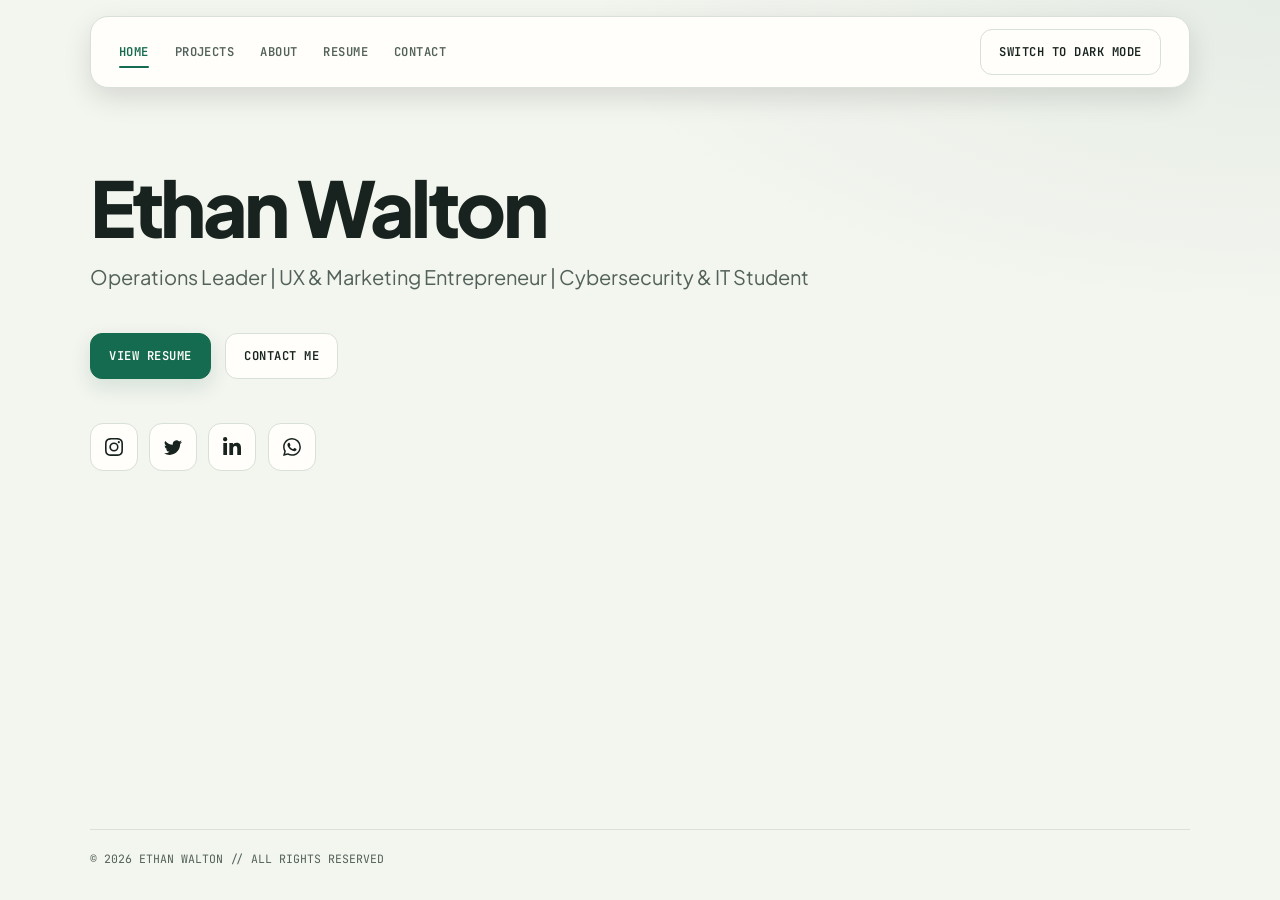
==== commit d28a6ddd: "revised entire website" ====
--- a/index.html
+++ b/index.html
@@ -1,5 +1,5 @@
 <!DOCTYPE html>
-<html lang="en" data-theme="dark">
+<html lang="en" data-theme="light">
 <head>
   <meta charset="UTF-8">
   <meta name="viewport" content="width=device-width, initial-scale=1.0">
@@ -8,9 +8,9 @@
 </head>
 <body>
   <header>
-    <nav>
+    <nav aria-label="Primary navigation">
       <ul>
-        <li><a href="index.html" class="active">Home</a></li>
+        <li><a href="index.html" class="active" aria-current="page">Home</a></li>
         <li><a href="projects.html">Projects</a></li>
         <li><a href="about.html">About</a></li>
         <li><a href="resume.html">Resume</a></li>
@@ -18,18 +18,17 @@
       </ul>
     </nav>
     <div class="controls">
-      <button id="theme-btn">⚡ Cyber Dark</button>
+      <button id="theme-btn" type="button">Switch theme</button>
     </div>
   </header>
 
   <main>
-    <div class="system-status">SYS_ONLINE // SECURE_NODE_01</div>
     <h1>Ethan Walton</h1>
-    <p class="subtitle">&gt; Cybersecurity & IT Student | Operations Leader | UX & Marketing Entrepreneur</p>
+    <p class="subtitle">Operations Leader | UX & Marketing Entrepreneur | Cybersecurity & IT Student</p>
 
     <div class="action-row">
-      <a href="resume.html" class="btn btn-primary">View Secure Resume</a>
-      <a href="https://cash.app/$JedidiahBlitz" target="_blank" class="btn">Support Core</a>
+      <a href="resume.html" class="btn btn-primary">View Resume</a>
+      <a href="contact.html" class="btn">Contact Me</a>
     </div>
 
     <!-- Socials Tray -->
--- a/style.css
+++ b/style.css
@@ -1,366 +1,629 @@
-@import url('https://fonts.googleapis.com/css2?family=JetBrains+Mono:wght@400;600;800&family=Plus+Jakarta+Sans:wght@400;600;800&display=swap');
-
-:root {
-  --bg: #030712;
-  --surface: #0b0f19;
-  --surface-glass: rgba(11, 15, 25, 0.75);
-  --border: #1e293b;
-  --border-glow: rgba(16, 185, 129, 0.4);
-  --text: #f8fafc;
-  --text-muted: #94a3b8;
-  --neon-cyan: #10b981; /* Shifted to Emerald Green */
-  --neon-violet: #f59e0b; /* Shifted to Golden Amber */
-  --font-sans: 'Plus Jakarta Sans', sans-serif;
-  --font-mono: 'JetBrains Mono', monospace;
-  --shadow-neon: 0 0 25px rgba(16, 185, 129, 0.15);
-}
-
-[data-theme="light"] {
-  --bg: #f1f5f9;
-  --surface: #ffffff;
-  --surface-glass: rgba(255, 255, 255, 0.85);
-  --border: #cbd5e1;
-  --border-glow: rgba(5, 150, 105, 0.4);
-  --text: #0f172a;
-  --text-muted: #64748b;
-  --neon-cyan: #059669;
-  --neon-violet: #d97706;
-  --shadow-neon: 0 0 25px rgba(5, 150, 105, 0.15);
-}
-
-* { box-sizing: border-box; margin: 0; padding: 0; }
-
-body {
-  background-color: var(--bg);
-  color: var(--text);
-  font-family: var(--font-sans);
-  line-height: 1.7;
-  min-height: 100vh;
-  display: flex;
-  flex-direction: column;
-  padding: 0 1.5rem;
-  overflow-x: hidden;
-  background-image:
-    radial-gradient(circle at 10% 20%, rgba(16, 185, 129, 0.03) 0%, transparent 40%),
-    radial-gradient(circle at 90% 80%, rgba(245, 158, 11, 0.03) 0%, transparent 40%);
-}
-
-/* --- Cyber Navigation Bar --- */
-header {
-  position: sticky; top: 1rem; z-index: 100;
-  background-color: var(--surface-glass);
-  backdrop-filter: blur(16px);
-  -webkit-backdrop-filter: blur(16px);
-  border: 1px solid var(--border);
-  width: 100%; max-width: 1100px;
-  margin: 1rem auto 0 auto;
-  display: flex; justify-content: space-between; align-items: center;
-  padding: 0.9rem 1.75rem;
-  border-radius: 16px;
-  box-shadow: var(--shadow-neon);
-}
-
-nav ul { display: flex; list-style: none; gap: 1.5rem; align-items: center; }
-
-nav a {
-  color: var(--text-muted);
-  text-decoration: none;
-  font-family: var(--font-mono);
-  font-size: 0.85rem; font-weight: 600;
-  text-transform: uppercase; letter-spacing: 0.05em;
-  transition: color 0.2s ease;
-}
-
-nav a:hover, nav a.active {
-  color: var(--neon-cyan);
-  text-shadow: 0 0 10px var(--neon-cyan);
-}
-
-.controls { display: flex; gap: 0.75rem; }
-
-button, .btn {
-  background-color: var(--surface);
-  color: var(--text);
-  border: 1px solid var(--border);
-  padding: 0.55rem 1.15rem;
-  font-family: var(--font-mono);
-  font-weight: 600; font-size: 0.8rem;
-  cursor: pointer;
-  border-radius: 10px;
-  text-decoration: none;
-  display: inline-flex; align-items: center; gap: 0.5rem;
-  text-transform: uppercase; letter-spacing: 0.05em;
-  transition: all 0.25s cubic-bezier(0.4, 0, 0.2, 1);
-}
-
-button:hover, .btn:hover {
-  border-color: var(--neon-cyan);
-  color: var(--neon-cyan);
-  box-shadow: 0 0 15px rgba(16, 185, 129, 0.25);
-  transform: translateY(-2px);
-}
-
-.btn-primary {
-  background: linear-gradient(135deg, var(--neon-cyan), var(--neon-violet));
-  color: #030712;
-  border: none;
-  font-weight: 800;
-}
-
-.btn-primary:hover {
-  opacity: 0.95;
-  color: #030712;
-  box-shadow: 0 0 25px var(--neon-cyan);
-}
-
-/* --- Main Structure --- */
-main { max-width: 1100px; width: 100%; margin: 4rem auto; flex: 1; }
-
-.system-status {
-  font-family: var(--font-mono);
-  font-size: 0.8rem;
-  color: var(--neon-cyan);
-  text-transform: uppercase; letter-spacing: 0.15em;
-  margin-bottom: 1rem;
-  display: flex; align-items: center; gap: 0.5rem;
-}
-
-.system-status::before {
-  content: '';
-  width: 8px; height: 8px;
-  background-color: var(--neon-cyan);
-  border-radius: 50%;
-  box-shadow: 0 0 10px var(--neon-cyan);
-  animation: pulse 2s infinite;
-}
-
-@keyframes pulse { 0% { opacity: 1; } 50% { opacity: 0.3; } 100% { opacity: 1; } }
-
-h1 {
-  font-size: clamp(2.5rem, 5vw, 4rem);
-  font-weight: 800; letter-spacing: -0.03em;
-  margin-bottom: 0.75rem;
-  background: linear-gradient(135deg, var(--text) 30%, var(--text-muted));
-  -webkit-background-clip: text;
-  -webkit-text-fill-color: transparent;
-}
-
-.subtitle {
-  font-size: 1.15rem;
-  color: var(--text-muted);
-  margin-bottom: 2rem;
-  font-family: var(--font-mono);
-}
-
-/* --- Badges --- */
-.badge-container { display: flex; gap: 0.65rem; flex-wrap: wrap; margin-bottom: 2.5rem; }
-
-.badge {
-  background-color: var(--surface);
-  border: 1px solid var(--border);
-  color: var(--text-muted);
-  padding: 0.4rem 0.9rem;
-  border-radius: 6px;
-  font-family: var(--font-mono);
-  font-size: 0.75rem;
-  text-transform: uppercase; letter-spacing: 0.05em;
-}
-
-.action-row { display: flex; gap: 1rem; align-items: center; margin-bottom: 3.5rem; flex-wrap: wrap; }
-
-/* --- Holographic Social Tray --- */
-.card-socials {
-  width: 100%; max-width: 380px;
-  background-color: var(--surface);
-  border: 1px solid var(--border);
-  display: flex; align-items: center; justify-content: space-between;
-  padding: 16px 20px;
-  border-radius: 14px;
-  box-shadow: var(--shadow-neon);
-}
-
-.socialContainer {
-  width: 42px; height: 42px;
-  background-color: var(--bg);
-  border: 1px solid var(--border);
-  display: flex; align-items: center; justify-content: center;
-  border-radius: 10px;
-  transition: all 0.2s ease;
-}
-
-.containerOne:hover { background-color: #d62976; border-color: #d62976; }
-.containerTwo:hover { background-color: #0ea5e9; border-color: #0ea5e9; }
-.containerThree:hover { background-color: #0a66c2; border-color: #0a66c2; }
-.containerFour:hover { background-color: #25d366; border-color: #25d366; }
-
-.socialContainer:hover .socialSvg path { fill: #ffffff; }
-.socialSvg { width: 16px; }
-.socialSvg path { fill: var(--text); transition: fill 0.2s ease; }
-
-/* --- Project Grid Cards --- */
-.projects-grid {
-  display: grid;
-  grid-template-columns: repeat(auto-fit, minmax(320px, 1fr));
-  gap: 2rem; margin-top: 2rem;
-}
-
-.flip-card { background-color: transparent; width: 100%; height: 340px; perspective: 1000px; }
-
-.flip-card-inner {
-  position: relative; width: 100%; height: 100%;
-  text-align: left;
-  transition: transform 0.6s cubic-bezier(0.4, 0, 0.2, 1);
-  transform-style: preserve-3d;
-}
-
-.flip-card:hover .flip-card-inner { transform: rotateY(180deg); }
-
-.flip-card-front, .flip-card-back {
-  position: absolute;
-  display: flex; flex-direction: column; justify-content: space-between;
-  padding: 2.5rem;
-  width: 100%; height: 100%;
-  backface-visibility: hidden;
-  border: 1px solid var(--border);
-  border-radius: 20px;
-  background-color: var(--surface);
-  box-shadow: var(--shadow-neon);
-}
-
-.flip-card-back {
-  transform: rotateY(180deg);
-  background: linear-gradient(145deg, var(--surface), var(--bg));
-  border-color: var(--neon-cyan);
-}
-
-.card-title { font-size: 1.5rem; font-weight: 800; margin-bottom: 0.75rem; color: var(--text); }
-.card-desc { color: var(--text-muted); font-size: 0.95rem; }
-
-/* --- About Page Layout --- */
-.about-container { display: flex; gap: 4rem; align-items: center; margin-top: 2.5rem; flex-wrap: wrap; }
-
-.about-image-wrapper {
-  flex-shrink: 0;
-  width: 280px; height: 280px;
-  border: 2px solid var(--neon-cyan);
-  border-radius: 24px;
-  overflow: hidden;
-  box-shadow: 0 0 30px rgba(16, 185, 129, 0.2);
-  background-color: var(--surface);
-}
-
-.profile-img { width: 100%; height: 100%; object-fit: cover; display: block; }
-
-.about-text {
-  flex: 1; min-width: 320px;
-  font-size: 1.15rem;
-  color: var(--text-muted);
-  line-height: 1.8;
-  background: var(--surface);
-  border: 1px solid var(--border);
-  padding: 2.5rem;
-  border-radius: 20px;
-}
-
-/* --- Contact Grid --- */
-.contact-grid {
-  display: grid;
-  grid-template-columns: repeat(auto-fit, minmax(280px, 1fr));
-  gap: 1.5rem; margin-top: 2rem;
-}
-
-.contact-card {
-  background: var(--surface);
-  border: 1px solid var(--border);
-  padding: 2rem;
-  border-radius: 16px;
-  text-decoration: none;
-  color: var(--text);
-  transition: all 0.25s ease;
-}
-
-.contact-card:hover {
-  border-color: var(--neon-cyan);
-  box-shadow: var(--shadow-neon);
-  transform: translateY(-3px);
-}
-
-.contact-card h3 { font-family: var(--font-mono); font-size: 1.1rem; margin-bottom: 0.5rem; color: var(--neon-cyan); }
-.contact-card p { color: var(--text-muted); font-size: 0.95rem; }
-
-/* --- Footer --- */
-footer {
-  max-width: 1100px; width: 100%;
-  margin: 0 auto 2.5rem auto;
-  border-top: 1px solid var(--border);
-  padding-top: 1.5rem;
-  font-family: var(--font-mono);
-  font-size: 0.8rem;
-  color: var(--text-muted);
-  display: flex; justify-content: space-between; align-items: center;
-}
-
-/* ================= NEW ================= */
-
-/* --- Light mode: softer primary button, no gradient --- */
-[data-theme="light"] .btn-primary {
-  background: #cfe8dd;
-  color: #1f4d3b;
-  border: 1px solid #b5d9c9;
-  box-shadow: none;
-}
-
-[data-theme="light"] .btn-primary:hover {
-  background: #bfe0d1;
-  color: #1f4d3b;
-  border-color: #9ccbb7;
-  opacity: 1;
-  box-shadow: 0 4px 12px rgba(5, 150, 105, 0.15);
-}
-
-/* --- macOS-style terminal (About page) --- */
-.mac-terminal {
-  max-width: 520px;
-  margin-top: 2.5rem;
-  border-radius: 12px;
-  overflow: hidden;
-  background: #1e1e1e;
-  border: 1px solid #3a3a3c;
-  box-shadow: 0 12px 30px rgba(0, 0, 0, 0.25);
-  font-family: var(--font-mono);
-}
-
-.mac-terminal-bar { display: flex; align-items: center; gap: 8px; padding: 0.6rem 0.9rem; background: #2d2d2f; }
-.mac-terminal .dot { width: 12px; height: 12px; border-radius: 50%; display: inline-block; }
-.mac-terminal .red { background: #ff5f57; }
-.mac-terminal .yellow { background: #febc2e; }
-.mac-terminal .green { background: #28c840; }
-
-.mac-terminal-title { flex: 1; text-align: center; margin-right: 44px; font-size: 0.75rem; color: #9a9a9f; }
-
-.mac-terminal-body { padding: 1rem 1.1rem 1.2rem; font-size: 0.82rem; line-height: 1.7; color: #e5e5e7; }
-.mac-terminal .prompt { color: #28c840; }
-
-.mac-terminal .cursor {
-  display: inline-block;
-  width: 8px; height: 1em;
-  vertical-align: text-bottom;
-  background: #e5e5e7;
-  animation: blink 1.1s steps(1) infinite;
-}
-
-@keyframes blink { 50% { opacity: 0; } }
-
-/* --- Resume PDF viewer --- */
-.pdf-viewer {
-  width: 100%;
-  height: 85vh; min-height: 600px;
-  border: 1px solid var(--border);
-  border-radius: 16px;
-  overflow: hidden;
-  background: var(--surface);
-  box-shadow: var(--shadow-neon);
-}
-
-.pdf-viewer object,
-.pdf-viewer iframe { width: 100%; height: 100%; border: 0; }
+@import url('https://fonts.googleapis.com/css2?family=JetBrains+Mono:wght@400;600;800&family=Plus+Jakarta+Sans:wght@400;600;800&display=swap');
+
+:root {
+  color-scheme: dark;
+  --bg: #0b1310;
+  --surface: #121d18;
+  --border: #2c3d35;
+  --text: #e8f2ec;
+  --muted: #afc0b6;
+  --accent: #69d5a2;
+  --accent-contrast: #0b1310;
+  --shadow: 0 14px 34px rgba(0, 0, 0, 0.22);
+  --font-sans: 'Plus Jakarta Sans', sans-serif;
+  --font-mono: 'JetBrains Mono', monospace;
+}
+
+[data-theme="light"] {
+  color-scheme: light;
+  --bg: #f3f5ef;
+  --surface: #fffefa;
+  --border: #d8e0d8;
+  --text: #18231f;
+  --muted: #526159;
+  --accent: #156b4f;
+  --accent-contrast: #fffefa;
+  --shadow: 0 14px 34px rgba(31, 55, 42, 0.08);
+}
+
+* {
+  box-sizing: border-box;
+  margin: 0;
+  padding: 0;
+}
+
+html {
+  scroll-behavior: smooth;
+  scroll-padding-top: 7rem;
+  scrollbar-color: var(--border) var(--bg);
+}
+
+body {
+  display: flex;
+  min-height: 100vh;
+  flex-direction: column;
+  padding-inline: clamp(1rem, 3vw, 2rem);
+  overflow-x: clip;
+  background:
+    radial-gradient(ellipse 70% 44% at 100% 0, rgba(105, 213, 162, 0.07), transparent 78%),
+    var(--bg);
+  color: var(--text);
+  font-family: var(--font-sans);
+  line-height: 1.7;
+}
+
+[data-theme="light"] body {
+  background:
+    radial-gradient(ellipse 70% 44% at 100% 0, rgba(21, 107, 79, 0.06), transparent 78%),
+    var(--bg);
+}
+
+header {
+  position: sticky;
+  z-index: 10;
+  top: 0.75rem;
+  display: flex;
+  width: 100%;
+  max-width: 1100px;
+  align-items: center;
+  justify-content: space-between;
+  gap: 1rem;
+  margin: 1rem auto 0;
+  padding: 0.75rem clamp(1rem, 2.5vw, 1.75rem);
+  border: 1px solid var(--border);
+  border-radius: 18px;
+  background: var(--surface);
+  box-shadow: 0 10px 28px rgba(0, 0, 0, 0.12);
+}
+
+nav ul {
+  display: flex;
+  align-items: center;
+  gap: clamp(0.75rem, 2vw, 1.6rem);
+  list-style: none;
+}
+
+nav a {
+  position: relative;
+  display: inline-flex;
+  min-height: 44px;
+  align-items: center;
+  color: var(--muted);
+  font-family: var(--font-mono);
+  font-size: 0.76rem;
+  font-weight: 600;
+  letter-spacing: 0.04em;
+  text-decoration: none;
+  text-transform: uppercase;
+  transition: color 180ms ease;
+}
+
+nav a::after {
+  position: absolute;
+  right: 0;
+  bottom: 0.35rem;
+  left: 0;
+  height: 2px;
+  border-radius: 2px;
+  background: currentColor;
+  content: "";
+  transform: scaleX(0);
+  transform-origin: left;
+  transition: transform 180ms ease;
+}
+
+nav a:hover,
+nav a.active {
+  color: var(--accent);
+}
+
+nav a:hover::after,
+nav a.active::after {
+  transform: scaleX(1);
+}
+
+.controls {
+  display: flex;
+  gap: 0.75rem;
+}
+
+button,
+.btn {
+  display: inline-flex;
+  min-height: 46px;
+  align-items: center;
+  justify-content: center;
+  gap: 0.5rem;
+  padding: 0.7rem 1.15rem;
+  border: 1px solid var(--border);
+  border-radius: 12px;
+  background: var(--surface);
+  color: var(--text);
+  cursor: pointer;
+  font-family: var(--font-mono);
+  font-size: 0.76rem;
+  font-weight: 600;
+  letter-spacing: 0.04em;
+  text-decoration: none;
+  text-transform: uppercase;
+  transition: border-color 180ms ease, background-color 180ms ease, color 180ms ease, box-shadow 180ms ease, transform 180ms ease;
+}
+
+button:hover,
+.btn:not(.btn-primary):hover {
+  border-color: var(--accent);
+  color: var(--accent);
+}
+
+button,
+.btn,
+.contact-card,
+.socialContainer {
+  -webkit-tap-highlight-color: transparent;
+}
+
+#theme-btn {
+  white-space: nowrap;
+}
+
+.btn-primary {
+  border-color: var(--accent);
+  background: var(--accent);
+  color: var(--accent-contrast);
+  box-shadow: 0 8px 20px rgba(21, 107, 79, 0.14);
+}
+
+.btn-primary:hover {
+  border-color: var(--accent);
+  background: var(--accent);
+  color: var(--accent-contrast);
+  box-shadow: 0 10px 24px rgba(21, 107, 79, 0.2);
+}
+
+main {
+  width: 100%;
+  max-width: 1100px;
+  flex: 1;
+  margin: clamp(3.5rem, 9vh, 6rem) auto 5rem;
+}
+
+h1 {
+  max-width: 18ch;
+  margin-bottom: 1rem;
+  color: var(--text);
+  font-size: clamp(2.7rem, 6vw, 5.5rem);
+  font-weight: 800;
+  letter-spacing: -0.045em;
+  line-height: 0.98;
+  text-wrap: balance;
+}
+
+.subtitle {
+  max-width: 68ch;
+  margin-bottom: 2.5rem;
+  color: var(--muted);
+  font-size: clamp(1.05rem, 2vw, 1.25rem);
+  line-height: 1.65;
+}
+
+.action-row {
+  display: flex;
+  flex-wrap: wrap;
+  align-items: center;
+  gap: 0.85rem;
+  margin-bottom: 2.75rem;
+}
+
+.card-socials {
+  display: flex;
+  width: 100%;
+  max-width: 380px;
+  align-items: center;
+  gap: 0.7rem;
+}
+
+.socialContainer {
+  display: flex;
+  width: 48px;
+  height: 48px;
+  align-items: center;
+  justify-content: center;
+  border: 1px solid var(--border);
+  border-radius: 13px;
+  background: var(--surface);
+  transition: border-color 180ms ease, background-color 180ms ease, transform 180ms ease;
+}
+
+.socialContainer:hover {
+  transform: translateY(-2px);
+}
+
+.socialSvg {
+  width: 18px;
+}
+
+.socialSvg path {
+  fill: var(--text);
+  transition: fill 180ms ease;
+}
+
+.socialContainer:hover .socialSvg path {
+  fill: var(--accent);
+}
+
+.projects-grid {
+  display: grid;
+  grid-template-columns: repeat(auto-fit, minmax(min(100%, 19rem), 1fr));
+  gap: 1.25rem;
+  margin-top: 2.5rem;
+}
+
+.flip-card {
+  width: 100%;
+  min-height: 270px;
+}
+
+.flip-card-front {
+  display: none;
+}
+
+.flip-card-back {
+  position: relative;
+  display: flex;
+  width: 100%;
+  min-height: 270px;
+  flex-direction: column;
+  justify-content: space-between;
+  padding: clamp(1.5rem, 3vw, 2.25rem);
+  border: 1px solid var(--border);
+  border-radius: 20px;
+  background: var(--surface);
+  box-shadow: var(--shadow);
+}
+
+.card-title {
+  margin-bottom: 0.65rem;
+  color: var(--text);
+  font-size: clamp(1.3rem, 2.3vw, 1.65rem);
+  font-weight: 800;
+  letter-spacing: -0.025em;
+  line-height: 1.2;
+}
+
+.card-desc {
+  color: var(--muted);
+  font-size: 0.98rem;
+  line-height: 1.7;
+}
+
+.flip-card-back .btn {
+  align-self: flex-start;
+  margin-top: 1.75rem;
+}
+
+.about-container {
+  display: grid;
+  grid-template-columns: minmax(220px, 0.75fr) minmax(0, 1.6fr);
+  align-items: center;
+  gap: clamp(2rem, 5vw, 4rem);
+  margin-top: 2.5rem;
+}
+
+.about-image-wrapper {
+  width: min(100%, 320px);
+  aspect-ratio: 1;
+  justify-self: center;
+  overflow: hidden;
+  border: 1px solid var(--border);
+  border-radius: 26px;
+  background: var(--surface);
+  box-shadow: var(--shadow);
+}
+
+.profile-img {
+  display: block;
+  width: 100%;
+  height: 100%;
+  object-fit: cover;
+}
+
+.about-text {
+  min-width: 0;
+  max-width: 72ch;
+  padding: clamp(1.5rem, 4vw, 2.5rem);
+  border: 1px solid var(--border);
+  border-radius: 20px;
+  background: var(--surface);
+  color: var(--text);
+  font-size: 1.08rem;
+  line-height: 1.8;
+}
+
+.mac-terminal {
+  max-width: 520px;
+  margin-top: 2rem;
+  overflow: hidden;
+  border: 1px solid #3a3a3c;
+  border-radius: 12px;
+  background: #1e1e1e;
+  box-shadow: 0 12px 30px rgba(0, 0, 0, 0.25);
+  color: #e5e5e7;
+  font-family: var(--font-mono);
+}
+
+.mac-terminal-bar {
+  display: flex;
+  align-items: center;
+  gap: 8px;
+  padding: 0.6rem 0.9rem;
+  background: #2d2d2f;
+}
+
+.mac-terminal .dot {
+  display: inline-block;
+  width: 12px;
+  height: 12px;
+  border-radius: 50%;
+}
+
+.mac-terminal .red { background: #ff5f57; }
+.mac-terminal .yellow { background: #febc2e; }
+.mac-terminal .green { background: #28c840; }
+
+.mac-terminal-title {
+  flex: 1;
+  margin-right: 44px;
+  color: #b7b7bc;
+  font-size: 0.75rem;
+  text-align: center;
+}
+
+.mac-terminal-body {
+  padding: 1rem 1.1rem 1.2rem;
+  font-size: 0.82rem;
+  line-height: 1.7;
+}
+
+.mac-terminal .prompt {
+  color: #71d2a0;
+}
+
+.mac-terminal .cursor {
+  display: inline-block;
+  width: 8px;
+  height: 1em;
+  vertical-align: text-bottom;
+  background: #e5e5e7;
+  animation: blink 1.1s steps(1) infinite;
+}
+
+@keyframes blink {
+  50% { opacity: 0; }
+}
+
+.contact-grid {
+  display: grid;
+  grid-template-columns: repeat(auto-fit, minmax(min(100%, 17rem), 1fr));
+  gap: 1rem;
+  margin-top: 2.5rem;
+}
+
+.contact-card {
+  display: flex;
+  min-height: 170px;
+  flex-direction: column;
+  justify-content: center;
+  padding: clamp(1.4rem, 3vw, 2rem);
+  border: 1px solid var(--border);
+  border-radius: 18px;
+  background: var(--surface);
+  box-shadow: var(--shadow);
+  color: var(--text);
+  text-decoration: none;
+  transition: border-color 180ms ease, background-color 180ms ease, box-shadow 180ms ease, transform 180ms ease;
+}
+
+.contact-card:hover {
+  transform: translateY(-2px);
+}
+
+.contact-card h3 {
+  margin-bottom: 0.6rem;
+  color: var(--accent);
+  font-size: 1.05rem;
+  letter-spacing: -0.015em;
+}
+
+.contact-card p {
+  color: var(--muted);
+  font-size: 0.95rem;
+  overflow-wrap: anywhere;
+}
+
+footer {
+  display: flex;
+  width: 100%;
+  max-width: 1100px;
+  align-items: center;
+  justify-content: space-between;
+  gap: 1rem;
+  margin: 0 auto 2rem;
+  padding-top: 1.25rem;
+  border-top: 1px solid var(--border);
+  color: var(--muted);
+  font-family: var(--font-mono);
+  font-size: 0.72rem;
+  line-height: 1.6;
+}
+
+.pdf-viewer {
+  width: 100%;
+  height: min(82vh, 900px);
+  min-height: 480px;
+  overflow: hidden;
+  border: 1px solid var(--border);
+  border-radius: 18px;
+  background: var(--surface);
+  box-shadow: var(--shadow);
+}
+
+.pdf-viewer object,
+.pdf-viewer iframe {
+  width: 100%;
+  height: 100%;
+  border: 0;
+}
+
+:focus-visible {
+  outline: 3px solid var(--accent);
+  outline-offset: 4px;
+}
+
+::selection {
+  background: var(--accent);
+  color: var(--accent-contrast);
+}
+
+::-webkit-scrollbar {
+  width: 10px;
+}
+
+::-webkit-scrollbar-track {
+  background: var(--bg);
+}
+
+::-webkit-scrollbar-thumb {
+  border: 2px solid var(--bg);
+  border-radius: 10px;
+  background: var(--border);
+}
+
+::-webkit-scrollbar-thumb:hover {
+  background: var(--accent);
+}
+
+@media (max-width: 760px) {
+  body {
+    padding-inline: 1.1rem;
+  }
+
+  header {
+    flex-direction: column;
+    gap: 0.35rem;
+    padding: 0.7rem 1rem;
+  }
+
+  nav,
+  nav ul {
+    width: 100%;
+  }
+
+  nav ul {
+    justify-content: center;
+    flex-wrap: wrap;
+    gap: 0 1.1rem;
+  }
+
+  nav a {
+    min-height: 38px;
+    font-size: 0.7rem;
+  }
+
+  nav a::after {
+    bottom: 0.15rem;
+  }
+
+  #theme-btn {
+    min-height: 40px;
+    padding-block: 0.45rem;
+  }
+
+  main {
+    margin-top: 3.5rem;
+  }
+
+  .about-container {
+    grid-template-columns: 1fr;
+    gap: 2rem;
+  }
+
+  .about-image-wrapper {
+    width: min(68vw, 280px);
+  }
+}
+
+@media (max-width: 480px) {
+  body {
+    padding-inline: 0.85rem;
+  }
+
+  header {
+    top: 0.45rem;
+    border-radius: 16px;
+  }
+
+  nav ul {
+    column-gap: 0.75rem;
+  }
+
+  nav a {
+    font-size: 0.66rem;
+  }
+
+  main {
+    margin-top: 2.75rem;
+    margin-bottom: 3.5rem;
+  }
+
+  h1 {
+    font-size: clamp(2.75rem, 14vw, 4rem);
+  }
+
+  .subtitle {
+    margin-bottom: 2rem;
+    font-size: 1rem;
+  }
+
+  .action-row {
+    align-items: stretch;
+    gap: 0.7rem;
+    margin-bottom: 2rem;
+  }
+
+  .action-row .btn {
+    justify-content: center;
+  }
+
+  .flip-card,
+  .flip-card-back {
+    min-height: 240px;
+  }
+
+  .contact-grid {
+    grid-template-columns: 1fr;
+  }
+
+  .contact-card {
+    min-height: 140px;
+  }
+
+  .pdf-viewer {
+    height: 70svh;
+    min-height: 420px;
+  }
+
+  footer {
+    font-size: 0.65rem;
+  }
+}
+
+@media (prefers-reduced-motion: reduce) {
+  *,
+  *::before,
+  *::after {
+    scroll-behavior: auto !important;
+    animation-duration: 0.01ms !important;
+    animation-iteration-count: 1 !important;
+    transition-duration: 0.01ms !important;
+  }
+}
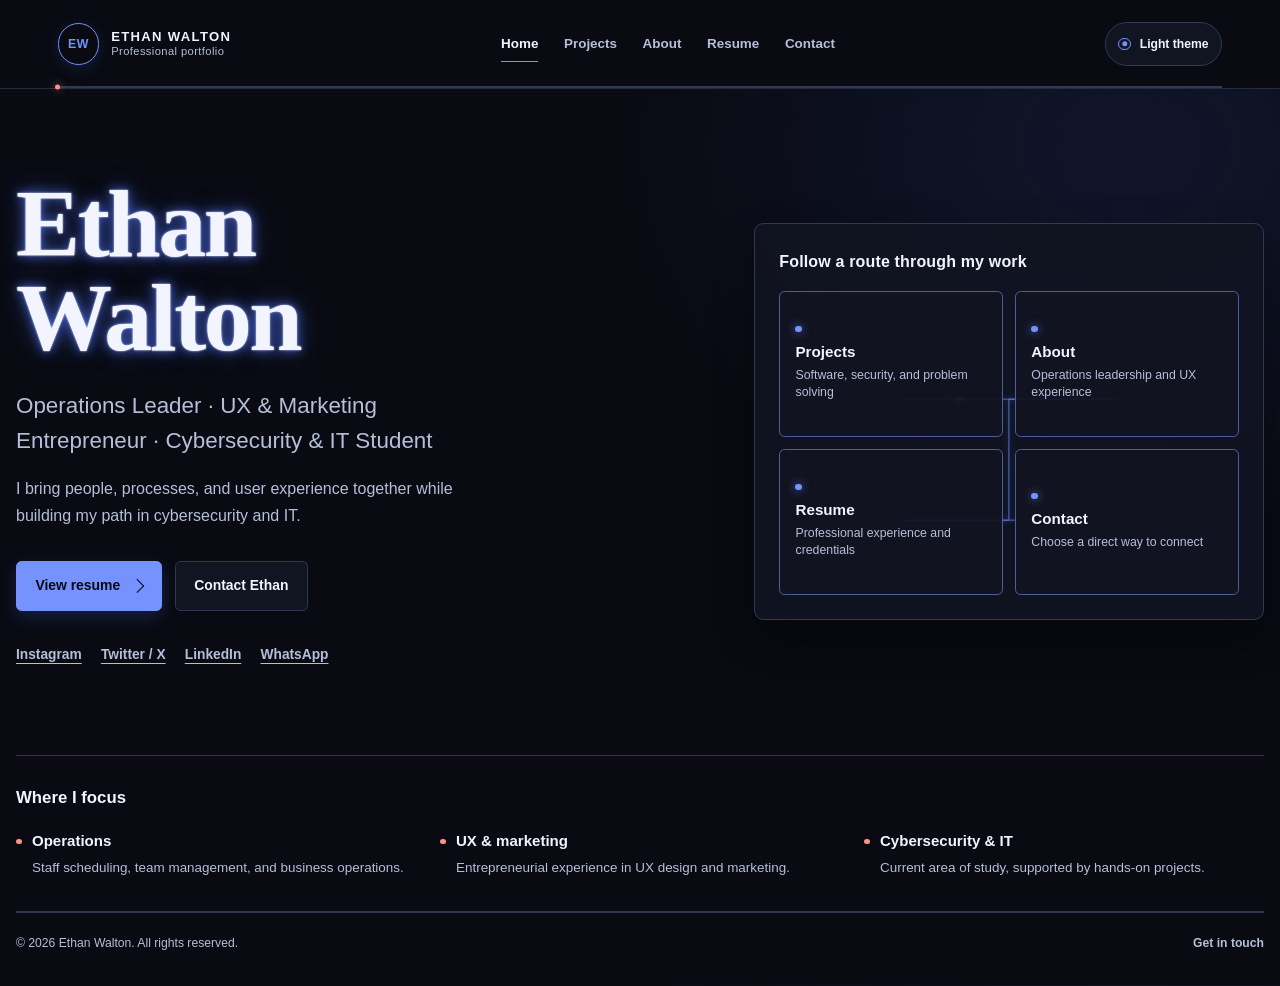
==== commit bebe6234: "redesigned again lmao" ====
--- a/index.html
+++ b/index.html
@@ -1,57 +1,107 @@
-<!DOCTYPE html>
-<html lang="en" data-theme="light">
-<head>
-  <meta charset="UTF-8">
-  <meta name="viewport" content="width=device-width, initial-scale=1.0">
-  <title>Ethan Walton // Terminal Portfolio</title>
-  <link rel="stylesheet" href="style.css">
-</head>
-<body>
-  <header>
-    <nav aria-label="Primary navigation">
-      <ul>
-        <li><a href="index.html" class="active" aria-current="page">Home</a></li>
-        <li><a href="projects.html">Projects</a></li>
-        <li><a href="about.html">About</a></li>
-        <li><a href="resume.html">Resume</a></li>
-        <li><a href="contact.html">Contact</a></li>
-      </ul>
-    </nav>
-    <div class="controls">
-      <button id="theme-btn" type="button">Switch theme</button>
-    </div>
-  </header>
-
-  <main>
-    <h1>Ethan Walton</h1>
-    <p class="subtitle">Operations Leader | UX & Marketing Entrepreneur | Cybersecurity & IT Student</p>
-
-    <div class="action-row">
-      <a href="resume.html" class="btn btn-primary">View Resume</a>
-      <a href="contact.html" class="btn">Contact Me</a>
-    </div>
-
-    <!-- Socials Tray -->
-    <div class="card-socials">
-      <a href="https://www.instagram.com/ethan.walton0418/" class="socialContainer containerOne" aria-label="Instagram">
-        <svg class="socialSvg" viewBox="0 0 16 16"><path d="M8 0C5.829 0 5.556.01 4.703.048 3.85.088 3.269.222 2.76.42a3.917 3.917 0 0 0-1.417.923A3.927 3.927 0 0 0 .42 2.76C.222 3.268.087 3.85.048 4.7.01 5.555 0 5.827 0 8.001c0 2.172.01 2.444.048 3.297.04.852.174 1.433.372 1.942.205.526.478.972.923 1.417.444.445.89.719 1.416.923.51.198 1.09.333 1.942.372C5.555 15.99 5.827 16 8 16s2.444-.01 3.298-.048c.851-.04 1.434-.174 1.943-.372a3.916 3.916 0 0 0 1.416-.923c.445-.445.718-.891.923-1.417.197-.509.332-1.09.372-1.942C15.99 10.445 16 10.173 16 8s-.01-2.445-.048-3.299c-.04-.851-.175-1.433-.372-1.941a3.926 3.926 0 0 0-.923-1.417A3.911 3.911 0 0 0 13.24.42c-.51-.198-1.092-.333-1.943-.372C10.443.01 10.172 0 7.998 0h.003zm-.717 1.442h.718c2.136 0 2.389.007 3.232.046.78.035 1.204.166 1.486.275.373.145.64.319.92.599.28.28.453.546.598.92.11.281.24.705.275 1.485.039.843.047 1.096.047 3.231s-.008 2.389-.047 3.232c-.035.78-.166 1.203-.275 1.485a2.47 2.47 0 0 1-.599.919c-.28.28-.546.453-.92.598-.28.11-.704.24-1.485.276-.843.038-1.096.047-3.232.047s-2.39-.009-3.233-.047c-.78-.036-1.203-.166-1.485-.276a2.478 2.478 0 0 1-.92-.598 2.48 2.48 0 0 1-.6-.92c-.109-.281-.24-.705-.275-1.485-.038-.843-.046-1.096-.046-3.233 0-2.136.008-2.388.046-3.231.036-.78.166-1.204.276-1.486.145-.373.319-.64.599-.92.28-.28.546-.453.92-.598.282-.11.705-.24 1.485-.276.738-.034 1.024-.044 2.515-.045v.002zm4.988 1.328a.96.96 0 1 0 0 1.92.96.96 0 0 0 0-1.92zm-4.27 1.122a4.109 4.109 0 1 0 0 8.217 4.109 4.109 0 0 0 0-8.217zm0 1.441a2.667 2.667 0 1 1 0 5.334 2.667 2.667 0 0 1 0-5.334z"></path></svg>
-      </a>
-      <a href="https://x.com/EthanWalton0418" class="socialContainer containerTwo" aria-label="Twitter">
-        <svg class="socialSvg" viewBox="0 0 16 16"><path d="M5.026 15c6.038 0 9.341-5.003 9.341-9.334 0-.14 0-.282-.006-.422A6.685 6.685 0 0 0 16 3.542a6.658 6.658 0 0 1-1.889.518 3.301 3.301 0 0 0 1.447-1.817 6.533 6.533 0 0 1-2.087.793A3.286 3.286 0 0 0 7.875 6.03a9.325 9.325 0 0 1-6.767-3.429 3.289 3.289 0 0 0 1.018 4.382A3.323 3.323 0 0 1 .64 6.575v.045a3.288 3.288 0 0 0 2.632 3.218 3.203 3.203 0 0 1-.865.115 3.23 3.23 0 0 1-.614-.057 3.283 3.283 0 0 0 3.067 2.277A6.588 6.588 0 0 1 .78 13.58a6.32 6.32 0 0 1-.78-.045A9.344 9.344 0 0 0 5.026 15z"></path></svg>
-      </a>
-      <a href="https://www.linkedin.com/in/ethan-walton-15100a371/" class="socialContainer containerThree" aria-label="LinkedIn">
-        <svg class="socialSvg" viewBox="0 0 448 512"><path d="M100.28 448H7.4V148.9h92.88zM53.79 108.1C24.09 108.1 0 83.5 0 53.8a53.79 53.79 0 0 1 107.58 0c0 29.7-24.1 54.3-53.79 54.3zM447.9 448h-92.68V302.4c0-34.7-.7-79.2-48.29-79.2-48.29 0-55.69 37.7-55.69 76.7V448h-92.78V148.9h89.08v40.8h1.3c12.4-23.5 42.69-48.3 87.88-48.3 94 0 111.28 61.9 111.28 142.3V448z"></path></svg>
-      </a>
-      <a href="https://wa.me/18653857763" class="socialContainer containerFour" aria-label="WhatsApp">
-        <svg class="socialSvg" viewBox="0 0 16 16"><path d="M13.601 2.326A7.854 7.854 0 0 0 7.994 0C3.627 0 .068 3.558.064 7.926c0 1.399.366 2.76 1.057 3.965L0 16l4.204-1.102a7.933 7.933 0 0 0 3.79.965h.004c4.368 0 7.926-3.558 7.93-7.93A7.898 7.898 0 0 0 13.6 2.326zM7.994 14.521a6.573 6.573 0 0 1-3.356-.92l-.24-.144-2.494.654.666-2.433-.156-.251a6.56 6.56 0 0 1-1.007-3.505c0-3.626 2.957-6.584 6.591-6.584a6.56 6.56 0 0 1 4.66 1.931 6.557 6.557 0 0 1 1.928 4.66c-.004 3.639-2.961 6.592-6.592 6.592zm3.615-4.934c-.197-.099-1.17-.578-1.353-.646-.182-.065-.315-.099-.445.099-.133.197-.513.646-.627.775-.114.133-.232.148-.43.05-.197-.1-.836-.308-1.592-.985-.59-.525-.985-1.175-1.103-1.372-.114-.198-.011-.304.088-.403.087-.088.197-.232.296-.346.1-.114.133-.198.198-.33.065-.134.034-.248-.015-.347-.05-.099-.445-1.076-.612-1.47-.16-.389-.323-.335-.445-.34-.114-.007-.247-.007-.38-.007a.729.729 0 0 0-.529.247c-.182.198-.691.677-.691 1.654 0 .977.71 1.916.81 2.049.098.133 1.394 2.132 3.383 2.992.47.205.84.326 1.129.418.475.152.904.129 1.246.08.38-.058 1.171-.48 1.338-.943.164-.464.164-.86.114-.943-.049-.084-.182-.133-.38-.232z"></path></svg>
-      </a>
-    </div>
-  </main>
-
-  <footer>
-    <p>&copy; 2026 ETHAN WALTON // ALL RIGHTS RESERVED</p>
-  </footer>
-
-  <script src="script.js"></script>
-</body>
-</html>
+<!DOCTYPE html>
+<html lang="en" data-theme="dark">
+<head>
+  <meta charset="UTF-8">
+  <meta name="viewport" content="width=device-width, initial-scale=1.0">
+  <meta name="description" content="Ethan Walton's portfolio in operations leadership, UX and marketing, cybersecurity, and IT.">
+  <meta name="theme-color" content="#090a12">
+  <title>Ethan Walton | Cybersecurity &amp; IT Portfolio</title>
+  <link rel="stylesheet" href="style.css">
+</head>
+<body>
+  <a class="skip-link" href="#main">Skip to content</a>
+  <header class="site-header">
+    <div class="site-header-inner">
+      <a class="site-brand" href="index.html" aria-label="Ethan Walton, home">
+        <span class="brand-mark" aria-hidden="true">EW</span>
+        <span class="brand-copy">
+          <span class="brand-name">Ethan Walton</span>
+          <span class="brand-description">Professional portfolio</span>
+        </span>
+      </a>
+      <nav class="site-nav" aria-label="Primary navigation">
+        <ul>
+          <li><a href="index.html" aria-current="page">Home</a></li>
+          <li><a href="projects.html">Projects</a></li>
+          <li><a href="about.html">About</a></li>
+          <li><a href="resume.html">Resume</a></li>
+          <li><a href="contact.html">Contact</a></li>
+        </ul>
+      </nav>
+      <button class="theme-toggle" type="button" data-theme-toggle aria-label="Switch to light theme">
+        <span class="theme-indicator" aria-hidden="true"></span>
+        <span data-theme-label>Light theme</span>
+      </button>
+    </div>
+    <div class="scroll-current" aria-hidden="true"><span></span></div>
+  </header>
+
+  <main class="site-main" id="main">
+    <section class="hero" aria-labelledby="home-title">
+      <div class="hero-copy">
+        <h1 id="home-title">Ethan Walton</h1>
+        <p class="hero-role">Operations Leader <span aria-hidden="true">&middot;</span> UX &amp; Marketing Entrepreneur <span aria-hidden="true">&middot;</span> Cybersecurity &amp; IT Student</p>
+        <p class="hero-description">I bring people, processes, and user experience together while building my path in cybersecurity and IT.</p>
+        <div class="action-row">
+          <a class="button button-primary" data-magnetic href="resume.html">View resume <span class="action-arrow" aria-hidden="true"></span></a>
+          <a class="button" data-magnetic href="contact.html">Contact Ethan</a>
+        </div>
+        <nav class="social-links" aria-label="Social profiles">
+          <a href="https://www.instagram.com/ethan.walton0418/" target="_blank" rel="noopener noreferrer">Instagram</a>
+          <a href="https://x.com/EthanWalton0418" target="_blank" rel="noopener noreferrer">Twitter / X</a>
+          <a href="https://www.linkedin.com/in/ethan-walton-15100a371/" target="_blank" rel="noopener noreferrer">LinkedIn</a>
+          <a href="https://wa.me/18653857763" target="_blank" rel="noopener noreferrer">WhatsApp</a>
+        </nav>
+      </div>
+
+      <section class="route-field" data-circuit-field aria-labelledby="route-title">
+        <h2 id="route-title">Follow a route through my work</h2>
+        <div class="route-map">
+          <canvas class="circuit-canvas" data-circuit-canvas aria-hidden="true"></canvas>
+          <a class="route-node" href="projects.html" data-circuit-node>
+            <span class="route-node-title">Projects</span>
+            <span class="route-node-description">Software, security, and problem solving</span>
+          </a>
+          <a class="route-node" href="about.html" data-circuit-node>
+            <span class="route-node-title">About</span>
+            <span class="route-node-description">Operations leadership and UX experience</span>
+          </a>
+          <a class="route-node" href="resume.html" data-circuit-node>
+            <span class="route-node-title">Resume</span>
+            <span class="route-node-description">Professional experience and credentials</span>
+          </a>
+          <a class="route-node" href="contact.html" data-circuit-node>
+            <span class="route-node-title">Contact</span>
+            <span class="route-node-description">Choose a direct way to connect</span>
+          </a>
+        </div>
+      </section>
+    </section>
+
+    <section class="focus-strip" aria-labelledby="focus-title">
+      <h2 id="focus-title">Where I focus</h2>
+      <ul class="focus-list">
+        <li>
+          <h3>Operations</h3>
+          <p>Staff scheduling, team management, and business operations.</p>
+        </li>
+        <li>
+          <h3>UX &amp; marketing</h3>
+          <p>Entrepreneurial experience in UX design and marketing.</p>
+        </li>
+        <li>
+          <h3>Cybersecurity &amp; IT</h3>
+          <p>Current area of study, supported by hands-on projects.</p>
+        </li>
+      </ul>
+    </section>
+  </main>
+
+  <footer class="site-footer">
+    <p>&copy; 2026 Ethan Walton. All rights reserved.</p>
+    <a class="footer-link" href="contact.html">Get in touch</a>
+  </footer>
+  <span class="visually-hidden" data-theme-announcement aria-live="polite"></span>
+  <script src="script.js"></script>
+</body>
+</html>
--- a/style.css
+++ b/style.css
@@ -1,477 +1,914 @@
-@import url('https://fonts.googleapis.com/css2?family=JetBrains+Mono:wght@400;600;800&family=Plus+Jakarta+Sans:wght@400;600;800&display=swap');
+@font-face {
+  font-family: "Albert Sans";
+  src: url("fonts/albert-sans-latin.woff2") format("woff2");
+  font-style: normal;
+  font-weight: 400 700;
+  font-display: swap;
+}
+
+@font-face {
+  font-family: "Dancing Script";
+  src: url("fonts/dancing-script-latin.woff2") format("woff2");
+  font-style: normal;
+  font-weight: 600 700;
+  font-display: swap;
+}
 
 :root {
   color-scheme: dark;
-  --bg: #0b1310;
-  --surface: #121d18;
-  --border: #2c3d35;
-  --text: #e8f2ec;
-  --muted: #afc0b6;
-  --accent: #69d5a2;
-  --accent-contrast: #0b1310;
-  --shadow: 0 14px 34px rgba(0, 0, 0, 0.22);
-  --font-sans: 'Plus Jakarta Sans', sans-serif;
-  --font-mono: 'JetBrains Mono', monospace;
+  --bg: #090a12;
+  --surface: #111421;
+  --surface-raised: #171c2c;
+  --line: #303953;
+  --text: #f2f5ff;
+  --muted: #b5bfd9;
+  --accent: #7692ff;
+  --accent-strong: #5279ff;
+  --accent-contrast: #090a12;
+  --electrode: #ff9189;
+  --circuit: rgba(112, 145, 255, 0.52);
+  --circuit-glow: rgba(82, 121, 255, 0.78);
+  --ambient: rgba(48, 71, 157, 0.19);
+  --shadow: 0 18px 42px rgba(0, 0, 0, 0.3);
+  --font-body: "Albert Sans", sans-serif;
+  --font-signature: "Dancing Script", cursive;
+  --page-width: 1280px;
+  --scroll-progress: 0%;
 }
 
 [data-theme="light"] {
   color-scheme: light;
-  --bg: #f3f5ef;
-  --surface: #fffefa;
-  --border: #d8e0d8;
-  --text: #18231f;
-  --muted: #526159;
-  --accent: #156b4f;
-  --accent-contrast: #fffefa;
-  --shadow: 0 14px 34px rgba(31, 55, 42, 0.08);
+  --bg: #f0f3fa;
+  --surface: #fbfcff;
+  --surface-raised: #e7ebf5;
+  --line: #aeb9d2;
+  --text: #151a29;
+  --muted: #46516b;
+  --accent: #3158d4;
+  --accent-strong: #2448ba;
+  --accent-contrast: #ffffff;
+  --electrode: #a83c46;
+  --circuit: rgba(49, 88, 212, 0.42);
+  --circuit-glow: rgba(49, 88, 212, 0.5);
+  --ambient: rgba(111, 138, 231, 0.13);
+  --shadow: 0 18px 42px rgba(28, 43, 82, 0.12);
 }
 
 * {
   box-sizing: border-box;
-  margin: 0;
-  padding: 0;
 }
 
 html {
+  min-width: 320px;
   scroll-behavior: smooth;
   scroll-padding-top: 7rem;
-  scrollbar-color: var(--border) var(--bg);
+  scrollbar-color: var(--line) var(--bg);
 }
 
 body {
-  display: flex;
+  min-width: 320px;
   min-height: 100vh;
-  flex-direction: column;
-  padding-inline: clamp(1rem, 3vw, 2rem);
+  margin: 0;
   overflow-x: clip;
   background:
-    radial-gradient(ellipse 70% 44% at 100% 0, rgba(105, 213, 162, 0.07), transparent 78%),
+    radial-gradient(ellipse 44rem 34rem at 88% 15%, var(--ambient), transparent 72%),
     var(--bg);
   color: var(--text);
-  font-family: var(--font-sans);
+  font-family: var(--font-body);
+  font-size: 1rem;
   line-height: 1.7;
-}
-
-[data-theme="light"] body {
-  background:
-    radial-gradient(ellipse 70% 44% at 100% 0, rgba(21, 107, 79, 0.06), transparent 78%),
-    var(--bg);
-}
-
-header {
+  -webkit-font-smoothing: antialiased;
+  text-rendering: optimizeLegibility;
+}
+
+::selection {
+  background: var(--accent);
+  color: var(--accent-contrast);
+}
+
+::-webkit-scrollbar {
+  width: 0.7rem;
+}
+
+::-webkit-scrollbar-track {
+  background: var(--bg);
+}
+
+::-webkit-scrollbar-thumb {
+  border: 2px solid var(--bg);
+  border-radius: 1rem;
+  background: var(--line);
+}
+
+a {
+  color: inherit;
+  text-underline-offset: 0.2em;
+}
+
+button,
+a {
+  -webkit-tap-highlight-color: transparent;
+}
+
+.visually-hidden {
+  position: absolute;
+  width: 1px;
+  height: 1px;
+  padding: 0;
+  overflow: hidden;
+  clip: rect(0, 0, 0, 0);
+  white-space: nowrap;
+  clip-path: inset(50%);
+}
+
+.skip-link {
+  position: fixed;
+  z-index: 100;
+  top: 0.5rem;
+  left: 0.5rem;
+  padding: 0.75rem 1rem;
+  transform: translateY(-160%);
+  border: 1px solid var(--accent);
+  border-radius: 0.35rem;
+  background: var(--surface);
+  color: var(--text);
+  font-weight: 700;
+}
+
+.skip-link:focus {
+  transform: translateY(0);
+}
+
+.site-header {
   position: sticky;
-  z-index: 10;
-  top: 0.75rem;
-  display: flex;
-  width: 100%;
-  max-width: 1100px;
+  z-index: 20;
+  top: 0;
+  padding: 0.85rem clamp(1rem, 4.5vw, 4rem) 0;
+  border-bottom: 1px solid color-mix(in srgb, var(--line) 70%, transparent);
+  background: var(--bg);
+}
+
+.site-header-inner {
+  display: grid;
+  width: min(100%, var(--page-width));
+  min-height: 3.8rem;
+  grid-template-columns: auto 1fr auto;
   align-items: center;
-  justify-content: space-between;
-  gap: 1rem;
-  margin: 1rem auto 0;
-  padding: 0.75rem clamp(1rem, 2.5vw, 1.75rem);
-  border: 1px solid var(--border);
-  border-radius: 18px;
-  background: var(--surface);
-  box-shadow: 0 10px 28px rgba(0, 0, 0, 0.12);
-}
-
-nav ul {
+  gap: clamp(1rem, 2.5vw, 2.5rem);
+  margin-inline: auto;
+}
+
+.site-brand {
+  display: inline-flex;
+  min-width: max-content;
+  align-items: center;
+  gap: 0.75rem;
+  color: var(--text);
+  text-decoration: none;
+}
+
+.brand-mark {
+  display: grid;
+  width: 2.6rem;
+  height: 2.6rem;
+  place-items: center;
+  border: 1px solid var(--accent);
+  border-radius: 50%;
+  color: var(--accent);
+  font-size: 0.77rem;
+  font-weight: 700;
+  letter-spacing: 0.04em;
+  box-shadow: 0 4px 16px rgba(82, 121, 255, 0.16);
+  view-transition-name: brand-mark;
+}
+
+.brand-copy {
+  display: grid;
+  gap: 0.02rem;
+  line-height: 1.2;
+}
+
+.brand-name {
+  font-size: 0.82rem;
+  font-weight: 700;
+  letter-spacing: 0.1em;
+  text-transform: uppercase;
+}
+
+.brand-description {
+  color: var(--muted);
+  font-size: 0.7rem;
+  letter-spacing: 0.035em;
+}
+
+.site-nav ul {
   display: flex;
   align-items: center;
-  gap: clamp(0.75rem, 2vw, 1.6rem);
+  justify-content: center;
+  gap: clamp(0.8rem, 2vw, 1.7rem);
+  margin: 0;
+  padding: 0;
   list-style: none;
 }
 
-nav a {
+.site-nav a {
   position: relative;
   display: inline-flex;
-  min-height: 44px;
+  min-height: 2.75rem;
   align-items: center;
   color: var(--muted);
-  font-family: var(--font-mono);
-  font-size: 0.76rem;
+  font-size: 0.84rem;
   font-weight: 600;
-  letter-spacing: 0.04em;
   text-decoration: none;
-  text-transform: uppercase;
   transition: color 180ms ease;
 }
 
-nav a::after {
+.site-nav a::after {
   position: absolute;
   right: 0;
-  bottom: 0.35rem;
+  bottom: 0.25rem;
   left: 0;
-  height: 2px;
-  border-radius: 2px;
-  background: currentColor;
+  height: 1px;
+  background: var(--accent);
   content: "";
   transform: scaleX(0);
   transform-origin: left;
   transition: transform 180ms ease;
 }
 
-nav a:hover,
-nav a.active {
-  color: var(--accent);
-}
-
-nav a:hover::after,
-nav a.active::after {
+.site-nav a:hover,
+.site-nav a:focus-visible,
+.site-nav a[aria-current="page"] {
+  color: var(--text);
+}
+
+.site-nav a:hover::after,
+.site-nav a:focus-visible::after,
+.site-nav a[aria-current="page"]::after {
   transform: scaleX(1);
 }
 
-.controls {
-  display: flex;
-  gap: 0.75rem;
-}
-
-button,
-.btn {
+.theme-toggle {
   display: inline-flex;
-  min-height: 46px;
+  min-height: 2.7rem;
   align-items: center;
   justify-content: center;
-  gap: 0.5rem;
-  padding: 0.7rem 1.15rem;
-  border: 1px solid var(--border);
-  border-radius: 12px;
+  gap: 0.55rem;
+  padding: 0.55rem 0.8rem;
+  border: 1px solid var(--line);
+  border-radius: 99px;
   background: var(--surface);
   color: var(--text);
   cursor: pointer;
-  font-family: var(--font-mono);
+  font: inherit;
   font-size: 0.76rem;
-  font-weight: 600;
-  letter-spacing: 0.04em;
+  font-weight: 700;
+  white-space: nowrap;
+  transition: border-color 180ms ease, background-color 180ms ease, color 180ms ease;
+}
+
+.theme-toggle:hover {
+  border-color: var(--accent);
+}
+
+.theme-indicator {
+  position: relative;
+  display: block;
+  width: 0.78rem;
+  height: 0.78rem;
+  border: 1px solid var(--accent);
+  border-radius: 50%;
+}
+
+.theme-indicator::after {
+  position: absolute;
+  top: 50%;
+  left: 50%;
+  width: 0.34rem;
+  height: 0.34rem;
+  border-radius: 50%;
+  background: var(--accent);
+  content: "";
+  transform: translate(-50%, -50%);
+}
+
+.scroll-current {
+  position: relative;
+  width: min(100%, var(--page-width));
+  height: 2px;
+  margin: 0.7rem auto 0;
+  background: var(--line);
+}
+
+.scroll-current span {
+  position: relative;
+  display: block;
+  width: var(--scroll-progress);
+  height: 100%;
+  background: var(--accent);
+  transition: width 90ms linear;
+}
+
+.scroll-current span::after {
+  position: absolute;
+  top: 50%;
+  right: -2px;
+  width: 5px;
+  height: 5px;
+  border-radius: 50%;
+  background: var(--electrode);
+  content: "";
+  box-shadow: 0 0 8px color-mix(in srgb, var(--electrode) 75%, transparent);
+  transform: translateY(-50%);
+}
+
+.site-main {
+  width: min(100% - 2rem, var(--page-width));
+  flex: 1;
+  margin-inline: auto;
+}
+
+.hero {
+  display: grid;
+  min-height: min(74svh, 760px);
+  grid-template-columns: minmax(0, 1.12fr) minmax(21rem, 0.88fr);
+  align-items: center;
+  gap: clamp(2.5rem, 7vw, 7rem);
+  padding-block: clamp(4rem, 9vh, 7.5rem);
+}
+
+.hero-copy {
+  position: relative;
+  z-index: 1;
+  max-width: 43rem;
+}
+
+.hero h1 {
+  max-width: 9ch;
+  margin: 0 0 1.5rem;
+  color: var(--text);
+  font-family: var(--font-signature);
+  font-size: clamp(4.1rem, 9.2vw, 6rem);
+  font-weight: 700;
+  letter-spacing: -0.025em;
+  line-height: 0.98;
+  text-shadow:
+    0 0 2px var(--text),
+    0 0 11px color-mix(in srgb, var(--accent-strong) 78%, transparent),
+    0 0 24px color-mix(in srgb, var(--accent-strong) 40%, transparent);
+  text-wrap: balance;
+}
+
+.hero-role {
+  max-width: 39ch;
+  margin: 0;
+  color: var(--muted);
+  font-size: clamp(1.08rem, 2.05vw, 1.4rem);
+  font-weight: 500;
+  line-height: 1.55;
+  text-wrap: pretty;
+}
+
+.hero-description {
+  max-width: 54ch;
+  margin: 1rem 0 0;
+  color: var(--muted);
+  font-size: 1rem;
+}
+
+.action-row {
+  display: flex;
+  flex-wrap: wrap;
+  gap: 0.8rem;
+  margin-top: 2rem;
+}
+
+.button {
+  display: inline-flex;
+  min-height: 3rem;
+  align-items: center;
+  justify-content: center;
+  gap: 0.75rem;
+  padding: 0.75rem 1.15rem;
+  border: 1px solid var(--line);
+  border-radius: 0.35rem;
+  background: var(--surface);
+  color: var(--text);
+  cursor: pointer;
+  font: inherit;
+  font-size: 0.87rem;
+  font-weight: 700;
   text-decoration: none;
-  text-transform: uppercase;
-  transition: border-color 180ms ease, background-color 180ms ease, color 180ms ease, box-shadow 180ms ease, transform 180ms ease;
-}
-
-button:hover,
-.btn:not(.btn-primary):hover {
+  transition:
+    border-color 180ms ease,
+    background-color 180ms ease,
+    color 180ms ease,
+    box-shadow 180ms ease,
+    transform 180ms ease;
+}
+
+.button:hover {
   border-color: var(--accent);
-  color: var(--accent);
-}
-
-button,
-.btn,
-.contact-card,
-.socialContainer {
-  -webkit-tap-highlight-color: transparent;
-}
-
-#theme-btn {
-  white-space: nowrap;
-}
-
-.btn-primary {
+}
+
+.button-primary {
   border-color: var(--accent);
   background: var(--accent);
   color: var(--accent-contrast);
-  box-shadow: 0 8px 20px rgba(21, 107, 79, 0.14);
-}
-
-.btn-primary:hover {
+  box-shadow: 0 6px 18px rgba(82, 121, 255, 0.2);
+}
+
+.button-primary:hover {
+  background: var(--accent-strong);
+  color: #fff;
+  box-shadow: 0 8px 24px rgba(82, 121, 255, 0.3);
+}
+
+.action-arrow {
+  position: relative;
+  display: inline-block;
+  width: 0.65rem;
+  height: 0.65rem;
+  flex: 0 0 auto;
+  border-top: 1px solid currentColor;
+  border-right: 1px solid currentColor;
+  transform: rotate(45deg);
+  transition: transform 180ms ease;
+}
+
+.button:hover .action-arrow,
+.inline-action:hover .action-arrow {
+  transform: translateX(2px) rotate(45deg);
+}
+
+.social-links {
+  display: flex;
+  flex-wrap: wrap;
+  gap: 0.45rem 1.2rem;
+  margin-top: 2rem;
+}
+
+.social-links a,
+.inline-action {
+  color: var(--muted);
+  font-size: 0.86rem;
+  font-weight: 600;
+  text-decoration-thickness: 1px;
+  text-underline-offset: 0.27em;
+  transition: color 180ms ease;
+}
+
+.social-links a:hover,
+.inline-action:hover {
+  color: var(--accent);
+}
+
+.route-field {
+  position: relative;
+  isolation: isolate;
+  padding: clamp(1rem, 2vw, 1.5rem);
+  border: 1px solid var(--line);
+  border-radius: 0.6rem;
+  background: color-mix(in srgb, var(--surface) 86%, transparent);
+  box-shadow: var(--shadow);
+}
+
+.route-field h2 {
+  position: relative;
+  z-index: 1;
+  margin: 0 0 1rem;
+  color: var(--text);
+  font-size: 1rem;
+  font-weight: 700;
+  letter-spacing: 0.01em;
+}
+
+.route-map {
+  position: relative;
+  display: grid;
+  min-height: 19rem;
+  grid-template-columns: repeat(2, minmax(0, 1fr));
+  grid-template-rows: repeat(2, minmax(7.8rem, 1fr));
+  gap: 0.75rem;
+}
+
+.circuit-canvas {
+  position: absolute;
+  z-index: -1;
+  inset: 0;
+  width: 100%;
+  height: 100%;
+  pointer-events: none;
+}
+
+.route-node {
+  position: relative;
+  display: flex;
+  min-width: 0;
+  flex-direction: column;
+  justify-content: center;
+  padding: 0.95rem;
+  border: 1px solid color-mix(in srgb, var(--accent) 42%, var(--line));
+  border-radius: 0.35rem;
+  background: color-mix(in srgb, var(--surface) 94%, transparent);
+  color: var(--text);
+  text-decoration: none;
+  transition:
+    border-color 180ms ease,
+    background-color 180ms ease,
+    box-shadow 180ms ease,
+    transform 180ms ease;
+}
+
+.route-node::before {
+  width: 0.4rem;
+  height: 0.4rem;
+  margin-bottom: 0.6rem;
+  border-radius: 50%;
+  background: var(--accent);
+  content: "";
+  box-shadow: 0 0 10px color-mix(in srgb, var(--accent) 72%, transparent);
+  transition: background-color 180ms ease, box-shadow 180ms ease;
+}
+
+.route-node:hover,
+.route-node:focus-visible {
+  z-index: 2;
   border-color: var(--accent);
-  background: var(--accent);
-  color: var(--accent-contrast);
-  box-shadow: 0 10px 24px rgba(21, 107, 79, 0.2);
-}
-
-main {
+  background: var(--surface-raised);
+  box-shadow: 0 6px 18px rgba(82, 121, 255, 0.16);
+  transform: translateY(-2px);
+}
+
+.route-node[data-active="true"]::before {
+  background: var(--electrode);
+  box-shadow: 0 0 12px color-mix(in srgb, var(--electrode) 80%, transparent);
+}
+
+.route-node-title {
+  font-size: 0.95rem;
+  font-weight: 700;
+  line-height: 1.3;
+}
+
+.route-node-description {
+  margin-top: 0.3rem;
+  color: var(--muted);
+  font-size: 0.77rem;
+  line-height: 1.45;
+}
+
+.focus-strip {
+  padding-block: 1.75rem 2rem;
+  border-top: 1px solid var(--line);
+  border-bottom: 1px solid var(--line);
+}
+
+.focus-strip h2 {
+  margin: 0 0 1rem;
+  font-size: 1.05rem;
+  font-weight: 700;
+}
+
+.focus-list {
+  display: grid;
+  grid-template-columns: repeat(3, minmax(0, 1fr));
+  gap: 1.5rem;
+  margin: 0;
+  padding: 0;
+  list-style: none;
+}
+
+.focus-list li {
+  position: relative;
+  padding-left: 1rem;
+}
+
+.focus-list li::before {
+  position: absolute;
+  top: 0.65rem;
+  left: 0;
+  width: 0.35rem;
+  height: 0.35rem;
+  border-radius: 50%;
+  background: var(--electrode);
+  content: "";
+}
+
+.focus-list h3 {
+  margin: 0;
+  font-size: 0.94rem;
+}
+
+.focus-list p {
+  margin: 0.25rem 0 0;
+  color: var(--muted);
+  font-size: 0.84rem;
+  line-height: 1.55;
+}
+
+.page-main {
+  padding-block: clamp(3.5rem, 8vh, 6.5rem) clamp(4rem, 8vh, 7rem);
+}
+
+.page-intro {
+  max-width: 52rem;
+  margin-bottom: clamp(2.5rem, 6vh, 4rem);
+}
+
+.page-title {
+  max-width: 16ch;
+  margin: 0 0 0.8rem;
+  color: var(--text);
+  font-size: clamp(2.7rem, 6.8vw, 5rem);
+  font-weight: 700;
+  letter-spacing: -0.045em;
+  line-height: 1.03;
+  text-wrap: balance;
+}
+
+.page-lede {
+  max-width: 66ch;
+  margin: 0;
+  color: var(--muted);
+  font-size: clamp(1.02rem, 1.8vw, 1.18rem);
+  line-height: 1.7;
+}
+
+.projects-list {
+  border-top: 1px solid var(--line);
+}
+
+.project-entry {
+  border-bottom: 1px solid var(--line);
+}
+
+.project-entry summary {
+  display: grid;
+  grid-template-columns: minmax(0, 1fr) auto;
+  align-items: center;
+  gap: 1.5rem;
+  padding: clamp(1.3rem, 3.4vw, 2.2rem) 0;
+  cursor: pointer;
+  list-style: none;
+}
+
+.project-entry summary::-webkit-details-marker {
+  display: none;
+}
+
+.project-summary-title {
+  display: block;
+  font-size: clamp(1.25rem, 2.6vw, 1.8rem);
+  font-weight: 700;
+  letter-spacing: -0.025em;
+  line-height: 1.25;
+}
+
+.project-summary-description {
+  display: block;
+  max-width: 66ch;
+  margin: 0.5rem 0 0;
+  color: var(--muted);
+  font-size: 0.95rem;
+}
+
+.project-toggle {
+  display: inline-flex;
+  align-items: center;
+  gap: 0.75rem;
+  color: var(--accent);
+  font-size: 0.82rem;
+  font-weight: 700;
+  white-space: nowrap;
+}
+
+.disclosure-mark {
+  position: relative;
+  display: block;
+  width: 0.8rem;
+  height: 0.8rem;
+}
+
+.disclosure-mark::before,
+.disclosure-mark::after {
+  position: absolute;
+  top: 50%;
+  left: 50%;
+  width: 0.7rem;
+  height: 1px;
+  background: currentColor;
+  content: "";
+  transform: translate(-50%, -50%);
+}
+
+.disclosure-mark::after {
+  transform: translate(-50%, -50%) rotate(90deg);
+  transition: transform 180ms ease;
+}
+
+.project-entry[open] .disclosure-mark::after {
+  transform: translate(-50%, -50%) rotate(0);
+}
+
+.project-detail {
+  max-width: 67ch;
+  padding: 0 0 2rem;
+  animation: detail-arrive 240ms cubic-bezier(0.16, 1, 0.3, 1) both;
+}
+
+.project-detail p {
+  margin: 0 0 1rem;
+  color: var(--muted);
+}
+
+.inline-action {
+  display: inline-flex;
+  align-items: center;
+  gap: 0.65rem;
+  color: var(--accent);
+  text-decoration: underline;
+}
+
+.about-layout {
+  display: grid;
+  grid-template-columns: minmax(13rem, 0.72fr) minmax(0, 1.4fr);
+  align-items: start;
+  gap: clamp(2rem, 6vw, 5.5rem);
+}
+
+.profile-figure {
+  margin: 0;
+}
+
+.profile-photo {
+  display: block;
   width: 100%;
-  max-width: 1100px;
-  flex: 1;
-  margin: clamp(3.5rem, 9vh, 6rem) auto 5rem;
-}
-
-h1 {
-  max-width: 18ch;
-  margin-bottom: 1rem;
+  max-width: 23rem;
+  aspect-ratio: 4 / 5;
+  border: 1px solid var(--line);
+  border-radius: 0.35rem;
+  background: var(--surface);
+  box-shadow: var(--shadow);
+  object-fit: cover;
+}
+
+.profile-figure figcaption {
+  margin-top: 0.75rem;
+  color: var(--muted);
+  font-size: 0.82rem;
+}
+
+.about-copy {
+  max-width: 70ch;
+}
+
+.about-copy > p {
+  margin: 0 0 2.2rem;
   color: var(--text);
-  font-size: clamp(2.7rem, 6vw, 5.5rem);
-  font-weight: 800;
-  letter-spacing: -0.045em;
-  line-height: 0.98;
-  text-wrap: balance;
-}
-
-.subtitle {
-  max-width: 68ch;
-  margin-bottom: 2.5rem;
-  color: var(--muted);
-  font-size: clamp(1.05rem, 2vw, 1.25rem);
-  line-height: 1.65;
-}
-
-.action-row {
+  font-size: clamp(1.08rem, 1.7vw, 1.25rem);
+  line-height: 1.8;
+}
+
+.focus-notes {
+  border-top: 1px solid var(--line);
+}
+
+.focus-note {
+  display: grid;
+  grid-template-columns: minmax(8.5rem, 0.55fr) minmax(0, 1fr);
+  gap: 1.25rem;
+  padding: 1rem 0;
+  border-bottom: 1px solid var(--line);
+}
+
+.focus-note h2 {
+  margin: 0;
+  font-size: 0.92rem;
+  font-weight: 700;
+}
+
+.focus-note p {
+  margin: 0;
+  color: var(--muted);
+  font-size: 0.92rem;
+}
+
+.about-action {
+  margin-top: 1.8rem;
+}
+
+.resume-actions {
   display: flex;
   flex-wrap: wrap;
   align-items: center;
-  gap: 0.85rem;
-  margin-bottom: 2.75rem;
-}
-
-.card-socials {
-  display: flex;
+  justify-content: space-between;
+  gap: 1rem;
+  margin-bottom: 1rem;
+}
+
+.resume-actions h2 {
+  margin: 0;
+  font-size: 1.1rem;
+}
+
+.pdf-viewer {
   width: 100%;
-  max-width: 380px;
-  align-items: center;
-  gap: 0.7rem;
-}
-
-.socialContainer {
-  display: flex;
-  width: 48px;
-  height: 48px;
-  align-items: center;
-  justify-content: center;
-  border: 1px solid var(--border);
-  border-radius: 13px;
-  background: var(--surface);
-  transition: border-color 180ms ease, background-color 180ms ease, transform 180ms ease;
-}
-
-.socialContainer:hover {
-  transform: translateY(-2px);
-}
-
-.socialSvg {
-  width: 18px;
-}
-
-.socialSvg path {
-  fill: var(--text);
-  transition: fill 180ms ease;
-}
-
-.socialContainer:hover .socialSvg path {
-  fill: var(--accent);
-}
-
-.projects-grid {
-  display: grid;
-  grid-template-columns: repeat(auto-fit, minmax(min(100%, 19rem), 1fr));
-  gap: 1.25rem;
-  margin-top: 2.5rem;
-}
-
-.flip-card {
-  width: 100%;
-  min-height: 270px;
-}
-
-.flip-card-front {
-  display: none;
-}
-
-.flip-card-back {
-  position: relative;
-  display: flex;
-  width: 100%;
-  min-height: 270px;
-  flex-direction: column;
-  justify-content: space-between;
-  padding: clamp(1.5rem, 3vw, 2.25rem);
-  border: 1px solid var(--border);
-  border-radius: 20px;
+  height: min(82vh, 900px);
+  min-height: 34rem;
+  overflow: hidden;
+  border: 1px solid var(--line);
+  border-radius: 0.35rem;
   background: var(--surface);
   box-shadow: var(--shadow);
 }
 
-.card-title {
-  margin-bottom: 0.65rem;
-  color: var(--text);
-  font-size: clamp(1.3rem, 2.3vw, 1.65rem);
-  font-weight: 800;
-  letter-spacing: -0.025em;
-  line-height: 1.2;
-}
-
-.card-desc {
-  color: var(--muted);
-  font-size: 0.98rem;
-  line-height: 1.7;
-}
-
-.flip-card-back .btn {
-  align-self: flex-start;
-  margin-top: 1.75rem;
-}
-
-.about-container {
-  display: grid;
-  grid-template-columns: minmax(220px, 0.75fr) minmax(0, 1.6fr);
-  align-items: center;
-  gap: clamp(2rem, 5vw, 4rem);
-  margin-top: 2.5rem;
-}
-
-.about-image-wrapper {
-  width: min(100%, 320px);
-  aspect-ratio: 1;
-  justify-self: center;
-  overflow: hidden;
-  border: 1px solid var(--border);
-  border-radius: 26px;
-  background: var(--surface);
-  box-shadow: var(--shadow);
-}
-
-.profile-img {
+.pdf-viewer object,
+.pdf-viewer iframe {
   display: block;
   width: 100%;
   height: 100%;
-  object-fit: cover;
-}
-
-.about-text {
-  min-width: 0;
-  max-width: 72ch;
-  padding: clamp(1.5rem, 4vw, 2.5rem);
-  border: 1px solid var(--border);
-  border-radius: 20px;
-  background: var(--surface);
-  color: var(--text);
-  font-size: 1.08rem;
-  line-height: 1.8;
-}
-
-.mac-terminal {
-  max-width: 520px;
-  margin-top: 2rem;
-  overflow: hidden;
-  border: 1px solid #3a3a3c;
-  border-radius: 12px;
-  background: #1e1e1e;
-  box-shadow: 0 12px 30px rgba(0, 0, 0, 0.25);
-  color: #e5e5e7;
-  font-family: var(--font-mono);
-}
-
-.mac-terminal-bar {
-  display: flex;
+  border: 0;
+}
+
+.pdf-fallback {
+  padding: 1.5rem;
+  color: var(--muted);
+}
+
+.contact-routes {
+  max-width: 58rem;
+  margin: 0;
+  padding: 0;
+  border-top: 1px solid var(--line);
+  list-style: none;
+}
+
+.contact-routes li {
+  border-bottom: 1px solid var(--line);
+}
+
+.contact-route {
+  display: grid;
+  grid-template-columns: minmax(9rem, 0.7fr) minmax(0, 1.5fr) auto;
   align-items: center;
-  gap: 8px;
-  padding: 0.6rem 0.9rem;
-  background: #2d2d2f;
-}
-
-.mac-terminal .dot {
-  display: inline-block;
-  width: 12px;
-  height: 12px;
-  border-radius: 50%;
-}
-
-.mac-terminal .red { background: #ff5f57; }
-.mac-terminal .yellow { background: #febc2e; }
-.mac-terminal .green { background: #28c840; }
-
-.mac-terminal-title {
-  flex: 1;
-  margin-right: 44px;
-  color: #b7b7bc;
-  font-size: 0.75rem;
-  text-align: center;
-}
-
-.mac-terminal-body {
-  padding: 1rem 1.1rem 1.2rem;
-  font-size: 0.82rem;
-  line-height: 1.7;
-}
-
-.mac-terminal .prompt {
-  color: #71d2a0;
-}
-
-.mac-terminal .cursor {
-  display: inline-block;
-  width: 8px;
-  height: 1em;
-  vertical-align: text-bottom;
-  background: #e5e5e7;
-  animation: blink 1.1s steps(1) infinite;
-}
-
-@keyframes blink {
-  50% { opacity: 0; }
-}
-
-.contact-grid {
-  display: grid;
-  grid-template-columns: repeat(auto-fit, minmax(min(100%, 17rem), 1fr));
-  gap: 1rem;
-  margin-top: 2.5rem;
-}
-
-.contact-card {
-  display: flex;
-  min-height: 170px;
-  flex-direction: column;
-  justify-content: center;
-  padding: clamp(1.4rem, 3vw, 2rem);
-  border: 1px solid var(--border);
-  border-radius: 18px;
-  background: var(--surface);
-  box-shadow: var(--shadow);
+  gap: 1.5rem;
+  min-height: 6.2rem;
+  padding-block: 1rem;
   color: var(--text);
   text-decoration: none;
-  transition: border-color 180ms ease, background-color 180ms ease, box-shadow 180ms ease, transform 180ms ease;
-}
-
-.contact-card:hover {
-  transform: translateY(-2px);
-}
-
-.contact-card h3 {
-  margin-bottom: 0.6rem;
+  transition: color 180ms ease, padding 180ms ease;
+}
+
+.contact-route:hover {
+  padding-inline: 0.5rem;
   color: var(--accent);
+}
+
+.contact-route h2 {
+  margin: 0;
   font-size: 1.05rem;
-  letter-spacing: -0.015em;
-}
-
-.contact-card p {
-  color: var(--muted);
-  font-size: 0.95rem;
+  font-weight: 700;
+}
+
+.contact-route p {
+  margin: 0;
+  color: var(--muted);
+  font-size: 0.92rem;
   overflow-wrap: anywhere;
 }
 
-footer {
+.contact-route .action-arrow {
+  color: var(--accent);
+}
+
+.site-footer {
   display: flex;
-  width: 100%;
-  max-width: 1100px;
+  width: min(100% - 2rem, var(--page-width));
   align-items: center;
   justify-content: space-between;
   gap: 1rem;
-  margin: 0 auto 2rem;
-  padding-top: 1.25rem;
-  border-top: 1px solid var(--border);
-  color: var(--muted);
-  font-family: var(--font-mono);
-  font-size: 0.72rem;
-  line-height: 1.6;
-}
-
-.pdf-viewer {
-  width: 100%;
-  height: min(82vh, 900px);
-  min-height: 480px;
-  overflow: hidden;
-  border: 1px solid var(--border);
-  border-radius: 18px;
-  background: var(--surface);
-  box-shadow: var(--shadow);
-}
-
-.pdf-viewer object,
-.pdf-viewer iframe {
-  width: 100%;
-  height: 100%;
-  border: 0;
+  margin: 0 auto;
+  padding: 1.25rem 0 2rem;
+  border-top: 1px solid var(--line);
+  color: var(--muted);
+  font-size: 0.76rem;
+}
+
+.site-footer p {
+  margin: 0;
+}
+
+.footer-link {
+  color: var(--muted);
+  font-weight: 600;
+  text-decoration: none;
+}
+
+.footer-link:hover {
+  color: var(--accent);
+  text-decoration: underline;
+  text-underline-offset: 0.2em;
 }
 
 :focus-visible {
@@ -479,145 +916,311 @@
   outline-offset: 4px;
 }
 
-::selection {
-  background: var(--accent);
-  color: var(--accent-contrast);
-}
-
-::-webkit-scrollbar {
-  width: 10px;
-}
-
-::-webkit-scrollbar-track {
-  background: var(--bg);
-}
-
-::-webkit-scrollbar-thumb {
-  border: 2px solid var(--bg);
-  border-radius: 10px;
-  background: var(--border);
-}
-
-::-webkit-scrollbar-thumb:hover {
-  background: var(--accent);
-}
-
-@media (max-width: 760px) {
-  body {
-    padding-inline: 1.1rem;
-  }
-
-  header {
+@keyframes detail-arrive {
+  from {
+    clip-path: inset(0 0 18% 0);
+    opacity: 0.65;
+    transform: translateY(-0.35rem);
+  }
+  to {
+    clip-path: inset(0);
+    opacity: 1;
+    transform: translateY(0);
+  }
+}
+
+@view-transition {
+  navigation: auto;
+}
+
+::view-transition-old(root) {
+  animation: 160ms ease-out both page-exit;
+}
+
+::view-transition-new(root) {
+  animation: 300ms cubic-bezier(0.16, 1, 0.3, 1) both page-arrive;
+}
+
+@keyframes page-exit {
+  to {
+    opacity: 0.7;
+  }
+}
+
+@keyframes page-arrive {
+  from {
+    clip-path: inset(0 0 1.2rem 0);
+    opacity: 0.75;
+  }
+  to {
+    clip-path: inset(0);
+    opacity: 1;
+  }
+}
+
+@media (max-width: 960px) {
+  .site-header-inner {
+    grid-template-columns: auto 1fr auto;
+    column-gap: 1.1rem;
+  }
+
+  .site-nav {
+    grid-column: 1 / -1;
+    grid-row: 2;
+    width: 100%;
+    overflow-x: auto;
+    scrollbar-width: thin;
+  }
+
+  .site-nav ul {
+    width: max-content;
+    min-width: 100%;
+    justify-content: space-between;
+    gap: clamp(1rem, 4vw, 2.5rem);
+  }
+
+  .theme-toggle {
+    grid-column: 3;
+    grid-row: 1;
+  }
+
+  .hero {
+    min-height: auto;
+    grid-template-columns: minmax(0, 1fr) minmax(19rem, 0.9fr);
+    gap: 2rem;
+    padding-block: 5rem;
+  }
+
+  .hero h1 {
+    font-size: clamp(3.8rem, 8vw, 5.4rem);
+  }
+}
+
+@media (max-width: 720px) {
+  .hero {
+    grid-template-columns: 1fr;
+    gap: 2.8rem;
+    padding-block: 4rem;
+  }
+
+  .hero-copy {
+    max-width: 39rem;
+  }
+
+  .hero h1 {
+    max-width: 10ch;
+    font-size: clamp(4rem, 15vw, 5.6rem);
+  }
+
+  .route-field {
+    width: min(100%, 38rem);
+  }
+
+  .about-layout {
+    grid-template-columns: minmax(0, 0.8fr) minmax(0, 1.2fr);
+    gap: 2rem;
+  }
+
+  .focus-list {
+    grid-template-columns: 1fr;
+    gap: 1rem;
+  }
+}
+
+@media (max-width: 520px) {
+  .site-header {
+    padding-inline: 1rem;
+  }
+
+  .site-header-inner {
+    grid-template-columns: minmax(0, 1fr) auto;
+    column-gap: 0.6rem;
+    row-gap: 0.35rem;
+  }
+
+  .site-brand {
+    gap: 0.55rem;
+  }
+
+  .brand-mark {
+    width: 2.3rem;
+    height: 2.3rem;
+  }
+
+  .brand-name {
+    font-size: 0.72rem;
+  }
+
+  .brand-description {
+    font-size: 0.65rem;
+  }
+
+  .theme-toggle {
+    grid-column: 2;
+    grid-row: 1;
+    min-height: 2.55rem;
+    gap: 0.4rem;
+    padding-inline: 0.6rem;
+    font-size: 0.7rem;
+  }
+
+  .site-nav {
+    grid-column: 1 / -1;
+    grid-row: 2;
+    margin-top: 0.15rem;
+    padding-bottom: 0.15rem;
+    overflow: visible;
+  }
+
+  .site-nav ul {
+    width: 100%;
+    min-width: 0;
+    flex-wrap: wrap;
+    justify-content: space-between;
+    gap: 0.15rem 0.7rem;
+  }
+
+  .site-nav a {
+    min-height: 2.5rem;
+    font-size: 0.8rem;
+  }
+
+  .scroll-current {
+    margin-top: 0.45rem;
+  }
+
+  .site-main {
+    width: min(100% - 2rem, var(--page-width));
+  }
+
+  .hero {
+    gap: 2.2rem;
+    padding-block: 3.6rem 3rem;
+  }
+
+  .hero h1 {
+    margin-bottom: 1.2rem;
+    font-size: clamp(2.8rem, 14vw, 4.5rem);
+  }
+
+  .hero-role {
+    font-size: 1.08rem;
+  }
+
+  .action-row {
+    gap: 0.65rem;
+  }
+
+  .button {
+    min-height: 2.85rem;
+    padding-inline: 0.9rem;
+    font-size: 0.82rem;
+  }
+
+  .social-links {
+    gap: 0.45rem 1rem;
+    margin-top: 1.5rem;
+  }
+
+  .route-map {
+    min-height: auto;
+    grid-template-columns: 1fr;
+    grid-template-rows: repeat(4, minmax(5.7rem, auto));
+  }
+
+  .route-node {
+    padding: 0.8rem 0.9rem;
+  }
+
+  .route-node::before {
+    margin-bottom: 0.35rem;
+  }
+
+  .focus-strip {
+    padding-block: 1.4rem 1.6rem;
+  }
+
+  .page-main {
+    padding-block: 3.5rem 4rem;
+  }
+
+  .page-title {
+    font-size: clamp(2.5rem, 12vw, 3.75rem);
+  }
+
+  .project-entry summary {
+    grid-template-columns: minmax(0, 1fr) auto;
+    gap: 0.75rem;
+  }
+
+  .project-toggle {
+    gap: 0.35rem;
+    font-size: 0.72rem;
+  }
+
+  .project-toggle-label {
+    position: absolute;
+    width: 1px;
+    height: 1px;
+    overflow: hidden;
+    clip-path: inset(50%);
+  }
+
+  .about-layout {
+    grid-template-columns: 1fr;
+    gap: 1.8rem;
+  }
+
+  .profile-photo {
+    width: min(100%, 19rem);
+  }
+
+  .focus-note {
+    grid-template-columns: 1fr;
+    gap: 0.25rem;
+  }
+
+  .resume-actions {
+    align-items: flex-start;
     flex-direction: column;
-    gap: 0.35rem;
-    padding: 0.7rem 1rem;
-  }
-
-  nav,
-  nav ul {
-    width: 100%;
-  }
-
-  nav ul {
-    justify-content: center;
-    flex-wrap: wrap;
-    gap: 0 1.1rem;
-  }
-
-  nav a {
-    min-height: 38px;
-    font-size: 0.7rem;
-  }
-
-  nav a::after {
-    bottom: 0.15rem;
-  }
-
-  #theme-btn {
-    min-height: 40px;
-    padding-block: 0.45rem;
-  }
-
-  main {
-    margin-top: 3.5rem;
-  }
-
-  .about-container {
-    grid-template-columns: 1fr;
-    gap: 2rem;
-  }
-
-  .about-image-wrapper {
-    width: min(68vw, 280px);
-  }
-}
-
-@media (max-width: 480px) {
-  body {
-    padding-inline: 0.85rem;
-  }
-
-  header {
-    top: 0.45rem;
-    border-radius: 16px;
-  }
-
-  nav ul {
-    column-gap: 0.75rem;
-  }
-
-  nav a {
-    font-size: 0.66rem;
-  }
-
-  main {
-    margin-top: 2.75rem;
-    margin-bottom: 3.5rem;
-  }
-
-  h1 {
-    font-size: clamp(2.75rem, 14vw, 4rem);
-  }
-
-  .subtitle {
-    margin-bottom: 2rem;
-    font-size: 1rem;
-  }
-
-  .action-row {
-    align-items: stretch;
-    gap: 0.7rem;
-    margin-bottom: 2rem;
-  }
-
-  .action-row .btn {
-    justify-content: center;
-  }
-
-  .flip-card,
-  .flip-card-back {
-    min-height: 240px;
-  }
-
-  .contact-grid {
-    grid-template-columns: 1fr;
-  }
-
-  .contact-card {
-    min-height: 140px;
   }
 
   .pdf-viewer {
-    height: 70svh;
-    min-height: 420px;
-  }
-
-  footer {
-    font-size: 0.65rem;
+    height: 72vh;
+    min-height: 30rem;
+  }
+
+  .contact-route {
+    grid-template-columns: minmax(0, 1fr) auto;
+    gap: 0.4rem 1rem;
+    padding-block: 1.2rem;
+  }
+
+  .contact-route h2 {
+    grid-column: 1;
+  }
+
+  .contact-route p {
+    grid-column: 1;
+  }
+
+  .contact-route .action-arrow {
+    grid-column: 2;
+    grid-row: 1 / span 2;
+  }
+
+  .site-footer {
+    align-items: flex-start;
+    flex-direction: column;
+    padding-bottom: 1.5rem;
   }
 }
 
 @media (prefers-reduced-motion: reduce) {
+  html {
+    scroll-behavior: auto;
+  }
+
   *,
   *::before,
   *::after {
@@ -626,4 +1229,8 @@
     animation-iteration-count: 1 !important;
     transition-duration: 0.01ms !important;
   }
-}
+
+  .scroll-current span {
+    transition: none;
+  }
+}
